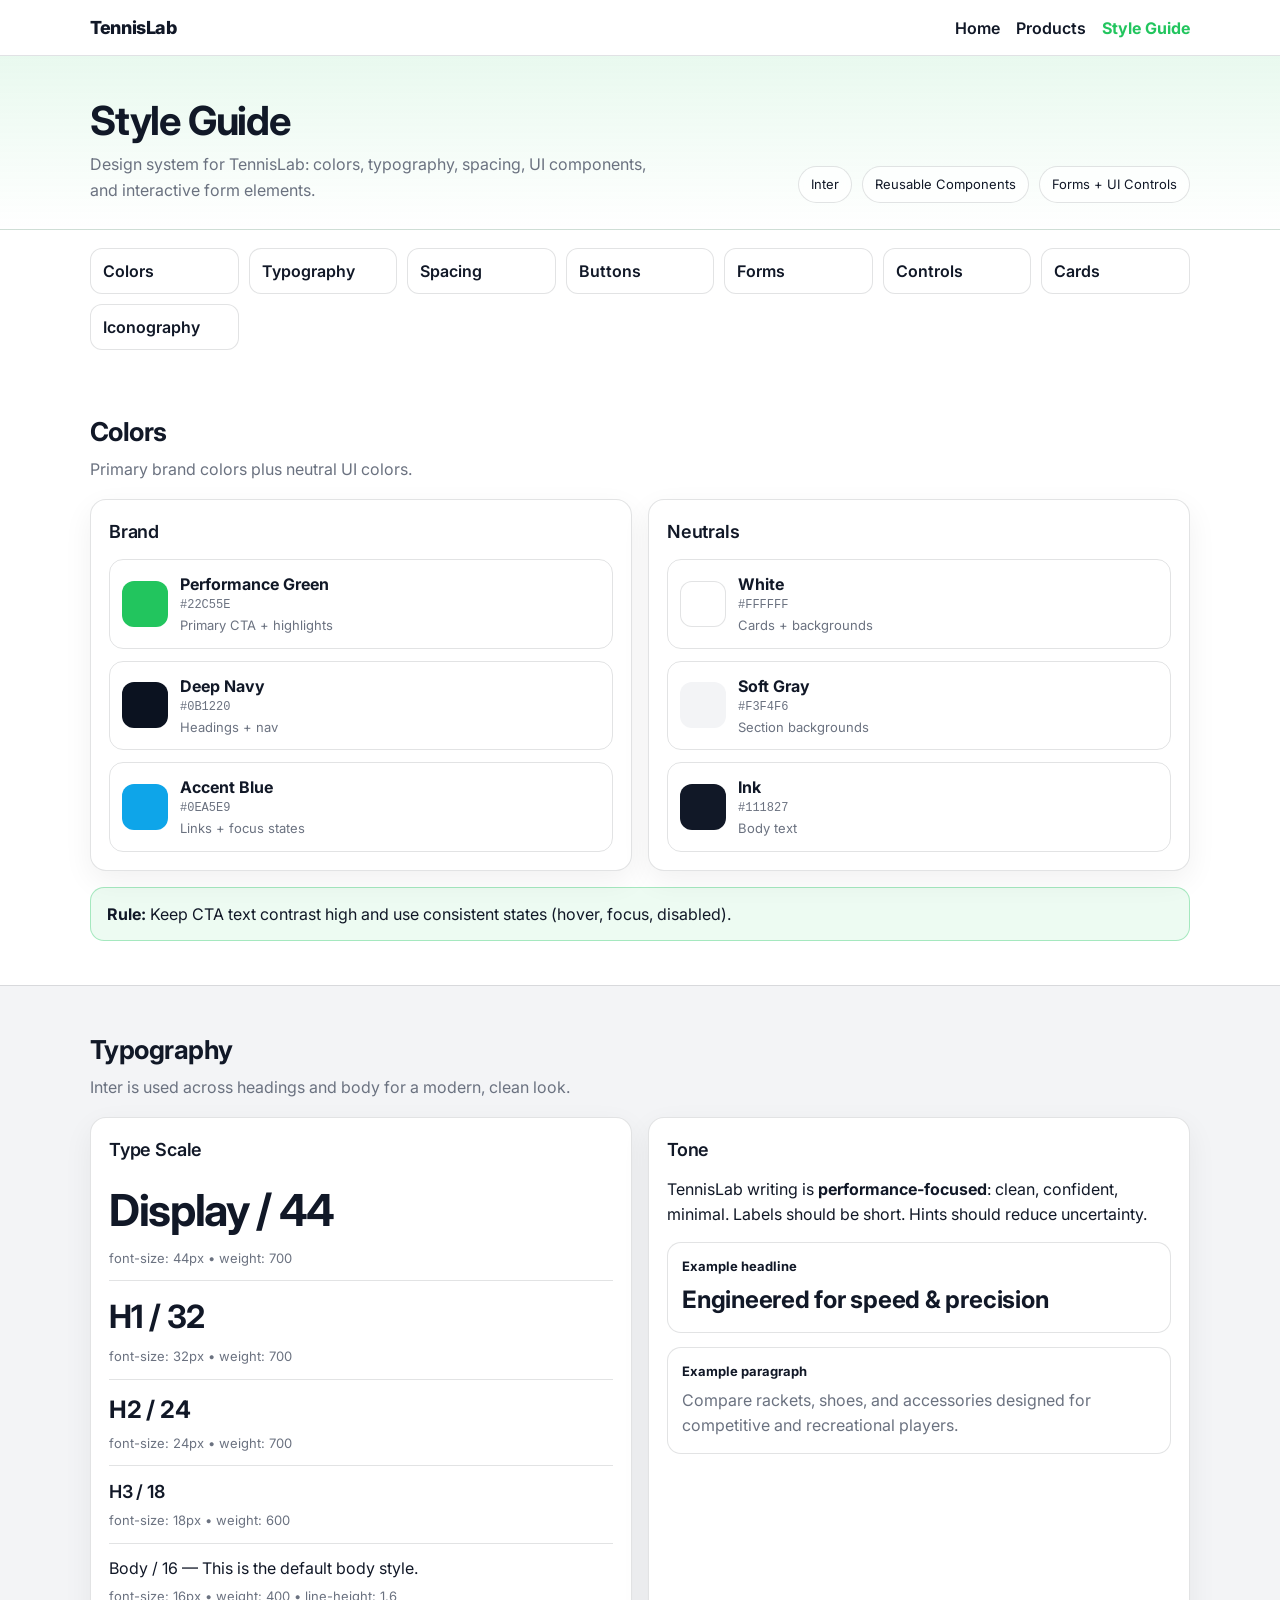
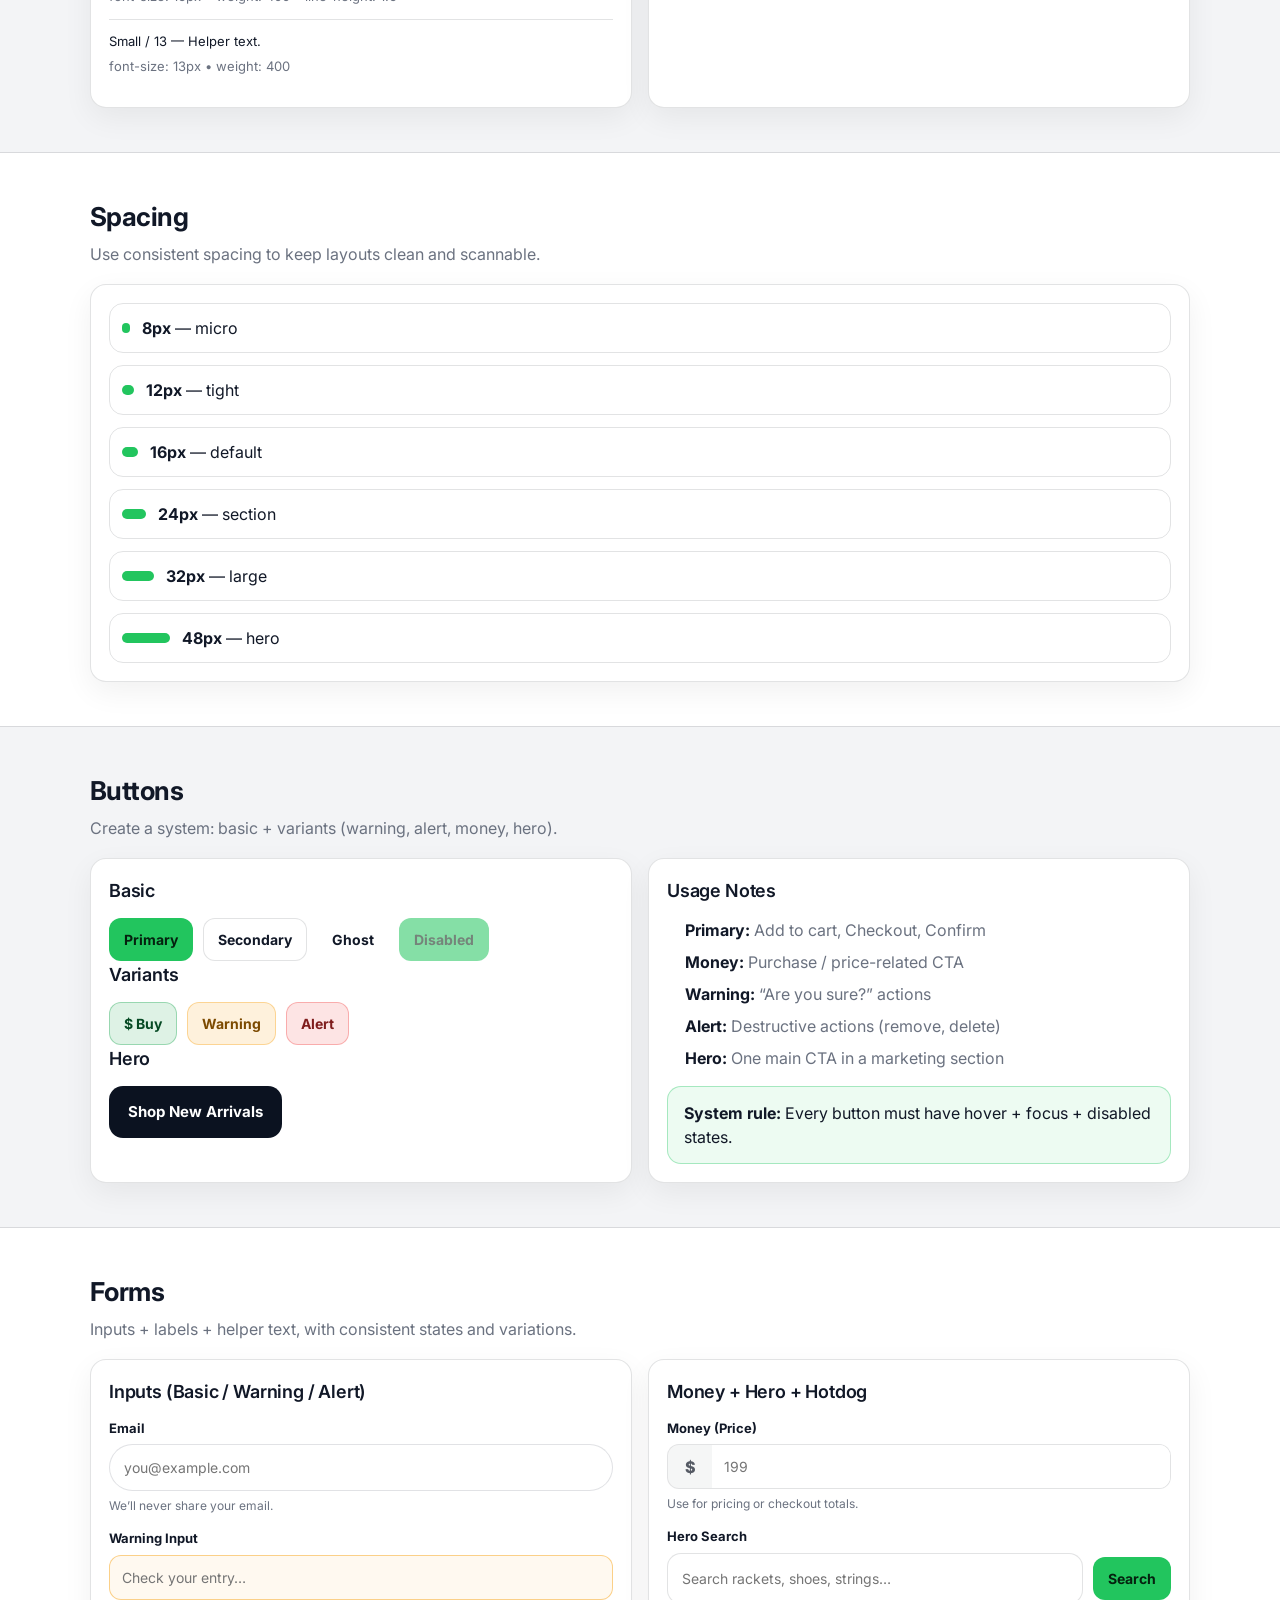
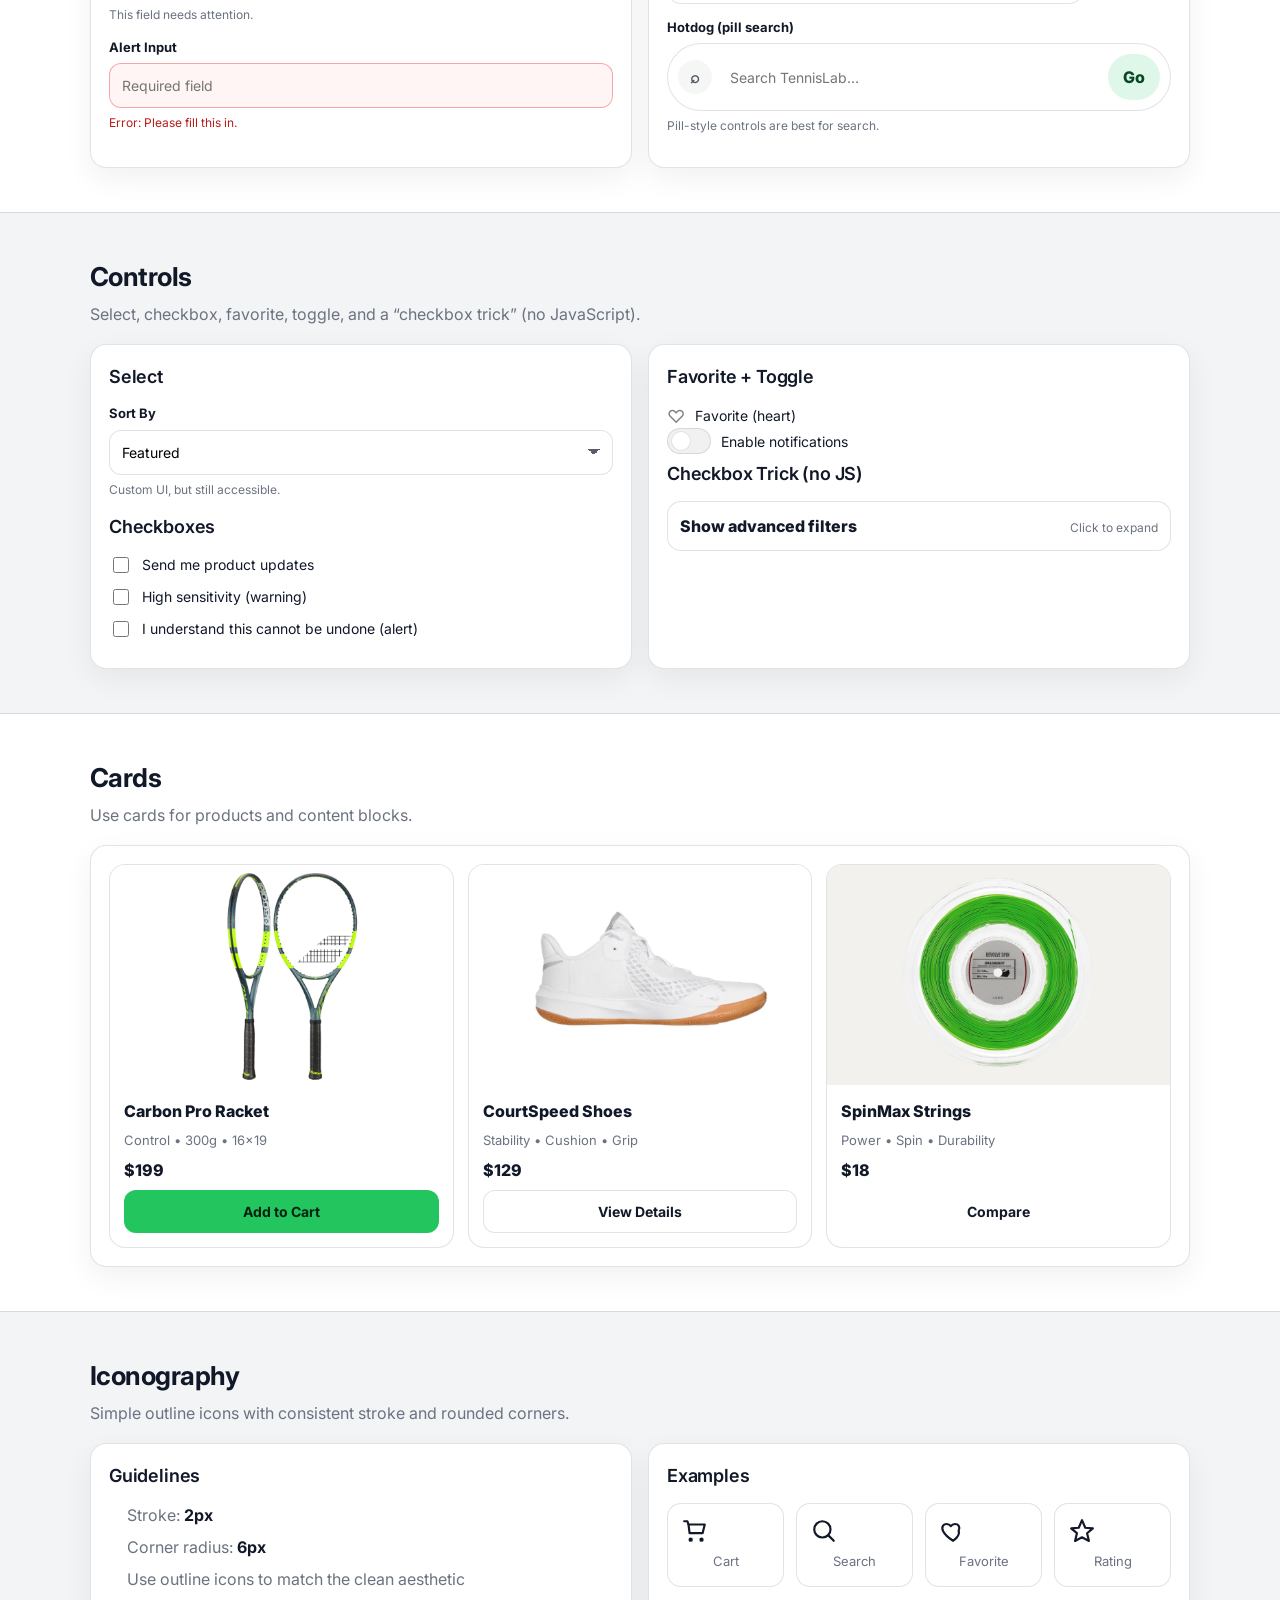
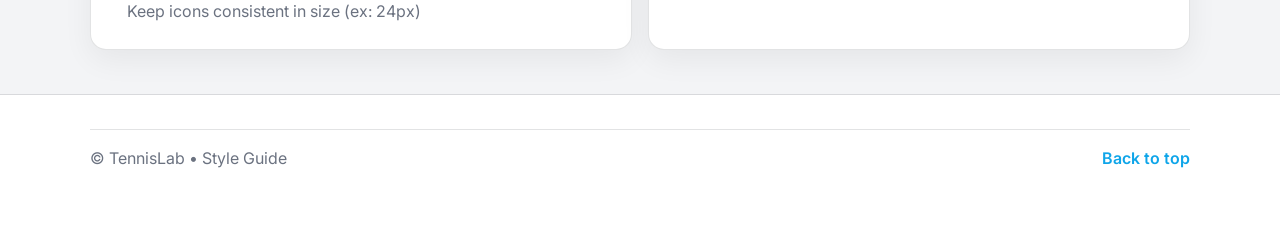
==== index.html @ a50aa0a5 "Module 5 Added form components, product images, and updated style guide" ====
<!doctype html>
<html lang="en">
<head>
  <meta charset="UTF-8" />
  <meta name="viewport" content="width=device-width, initial-scale=1.0" />
  <title>TennisLab Style Guide</title>

  
  <link rel="preconnect" href="https://fonts.googleapis.com">
  <link rel="preconnect" href="https://fonts.gstatic.com" crossorigin>
  <link href="https://fonts.googleapis.com/css2?family=Inter:wght@400;600;700&display=swap" rel="stylesheet">

  
  <link rel="stylesheet" href="../reset.css">
  <link rel="stylesheet" href="../storetheme.css">
  <link rel="stylesheet" href="../style.css">

  
  <link rel="stylesheet" href="styleguide.css">
</head>

<body>

<header class="site-header">
  <div class="container nav">
    <a class="brand" href="../index.php">TennisLab</a>
    <nav class="nav-links">
      <a href="../index.php">Home</a>
      <a href="../products.php">Products</a>
      <a class="is-active" href="./">Style Guide</a>
    </nav>
  </div>
</header>

<main class="sg-main">

  <section class="sg-hero">
    <div class="container">
      <div class="sg-hero-inner">
        <div>
          <h1 class="sg-title">Style Guide</h1>
          <p class="sg-subtitle">
            Design system for TennisLab: colors, typography, spacing, UI components, and interactive form elements.
          </p>
        </div>
        <div class="sg-badges">
          <span class="sg-badge">Inter</span>
          <span class="sg-badge">Reusable Components</span>
          <span class="sg-badge">Forms + UI Controls</span>
        </div>
      </div>
    </div>
  </section>

  <section class="sg-jumplinks">
    <div class="container">
      <div class="sg-jumpgrid">
        <a class="sg-jump" href="#colors">Colors</a>
        <a class="sg-jump" href="#type">Typography</a>
        <a class="sg-jump" href="#spacing">Spacing</a>
        <a class="sg-jump" href="#buttons">Buttons</a>
        <a class="sg-jump" href="#forms">Forms</a>
        <a class="sg-jump" href="#controls">Controls</a>
        <a class="sg-jump" href="#cards">Cards</a>
        <a class="sg-jump" href="#icons">Iconography</a>
      </div>
    </div>
  </section>

  
  <section id="colors" class="sg-section">
    <div class="container">
      <header class="sg-section-header">
        <h2>Colors</h2>
        <p class="sg-muted">Primary brand colors plus neutral UI colors.</p>
      </header>

      <div class="sg-grid-2">
        <div class="sg-card">
          <h3 class="sg-h3">Brand</h3>
          <div class="sg-swatches">
            <div class="sg-swatch" style="--swatch:#22c55e;">
              <div class="sg-swatch-chip"></div>
              <div class="sg-swatch-meta">
                <div class="sg-swatch-name">Performance Green</div>
                <div class="sg-code">#22C55E</div>
                <div class="sg-note">Primary CTA + highlights</div>
              </div>
            </div>

            <div class="sg-swatch" style="--swatch:#0b1220;">
              <div class="sg-swatch-chip"></div>
              <div class="sg-swatch-meta">
                <div class="sg-swatch-name">Deep Navy</div>
                <div class="sg-code">#0B1220</div>
                <div class="sg-note">Headings + nav</div>
              </div>
            </div>

            <div class="sg-swatch" style="--swatch:#0ea5e9;">
              <div class="sg-swatch-chip"></div>
              <div class="sg-swatch-meta">
                <div class="sg-swatch-name">Accent Blue</div>
                <div class="sg-code">#0EA5E9</div>
                <div class="sg-note">Links + focus states</div>
              </div>
            </div>
          </div>
        </div>

        <div class="sg-card">
          <h3 class="sg-h3">Neutrals</h3>
          <div class="sg-swatches">
            <div class="sg-swatch" style="--swatch:#ffffff;">
              <div class="sg-swatch-chip is-outline"></div>
              <div class="sg-swatch-meta">
                <div class="sg-swatch-name">White</div>
                <div class="sg-code">#FFFFFF</div>
                <div class="sg-note">Cards + backgrounds</div>
              </div>
            </div>

            <div class="sg-swatch" style="--swatch:#f3f4f6;">
              <div class="sg-swatch-chip"></div>
              <div class="sg-swatch-meta">
                <div class="sg-swatch-name">Soft Gray</div>
                <div class="sg-code">#F3F4F6</div>
                <div class="sg-note">Section backgrounds</div>
              </div>
            </div>

            <div class="sg-swatch" style="--swatch:#111827;">
              <div class="sg-swatch-chip"></div>
              <div class="sg-swatch-meta">
                <div class="sg-swatch-name">Ink</div>
                <div class="sg-code">#111827</div>
                <div class="sg-note">Body text</div>
              </div>
            </div>
          </div>
        </div>
      </div>

      <div class="sg-callout">
        <strong>Rule:</strong> Keep CTA text contrast high and use consistent states (hover, focus, disabled).
      </div>
    </div>
  </section>

  
  <section id="type" class="sg-section sg-section-alt">
    <div class="container">
      <header class="sg-section-header">
        <h2>Typography</h2>
        <p class="sg-muted">Inter is used across headings and body for a modern, clean look.</p>
      </header>

      <div class="sg-grid-2">
        <div class="sg-card">
          <h3 class="sg-h3">Type Scale</h3>

          <div class="sg-type-row">
            <div class="sg-type-sample sg-display">Display / 44</div>
            <div class="sg-type-meta">font-size: 44px • weight: 700</div>
          </div>

          <div class="sg-type-row">
            <div class="sg-type-sample sg-h1">H1 / 32</div>
            <div class="sg-type-meta">font-size: 32px • weight: 700</div>
          </div>

          <div class="sg-type-row">
            <div class="sg-type-sample sg-h2">H2 / 24</div>
            <div class="sg-type-meta">font-size: 24px • weight: 700</div>
          </div>

          <div class="sg-type-row">
            <div class="sg-type-sample sg-h3">H3 / 18</div>
            <div class="sg-type-meta">font-size: 18px • weight: 600</div>
          </div>

          <div class="sg-type-row">
            <div class="sg-type-sample sg-body">Body / 16 — This is the default body style.</div>
            <div class="sg-type-meta">font-size: 16px • weight: 400 • line-height: 1.6</div>
          </div>

          <div class="sg-type-row">
            <div class="sg-type-sample sg-small">Small / 13 — Helper text.</div>
            <div class="sg-type-meta">font-size: 13px • weight: 400</div>
          </div>
        </div>

        <div class="sg-card">
          <h3 class="sg-h3">Tone</h3>
          <p class="sg-body">
            TennisLab writing is <strong>performance-focused</strong>: clean, confident, minimal.
            Labels should be short. Hints should reduce uncertainty.
          </p>

          <div class="sg-example">
            <div class="sg-label">Example headline</div>
            <div class="sg-h2">Engineered for speed & precision</div>
          </div>

          <div class="sg-example">
            <div class="sg-label">Example paragraph</div>
            <p class="sg-body sg-muted">
              Compare rackets, shoes, and accessories designed for competitive and recreational players.
            </p>
          </div>
        </div>
      </div>
    </div>
  </section>

  
  <section id="spacing" class="sg-section">
    <div class="container">
      <header class="sg-section-header">
        <h2>Spacing</h2>
        <p class="sg-muted">Use consistent spacing to keep layouts clean and scannable.</p>
      </header>

      <div class="sg-card">
        <div class="sg-spacing-grid">
          <div class="sg-space"><div class="sg-space-bar" style="width:8px;"></div><div class="sg-space-meta"><strong>8px</strong> — micro</div></div>
          <div class="sg-space"><div class="sg-space-bar" style="width:12px;"></div><div class="sg-space-meta"><strong>12px</strong> — tight</div></div>
          <div class="sg-space"><div class="sg-space-bar" style="width:16px;"></div><div class="sg-space-meta"><strong>16px</strong> — default</div></div>
          <div class="sg-space"><div class="sg-space-bar" style="width:24px;"></div><div class="sg-space-meta"><strong>24px</strong> — section</div></div>
          <div class="sg-space"><div class="sg-space-bar" style="width:32px;"></div><div class="sg-space-meta"><strong>32px</strong> — large</div></div>
          <div class="sg-space"><div class="sg-space-bar" style="width:48px;"></div><div class="sg-space-meta"><strong>48px</strong> — hero</div></div>
        </div>
      </div>
    </div>
  </section>

  
  <section id="buttons" class="sg-section sg-section-alt">
    <div class="container">
      <header class="sg-section-header">
        <h2>Buttons</h2>
        <p class="sg-muted">Create a system: basic + variants (warning, alert, money, hero).</p>
      </header>

      <div class="sg-grid-2">
        <div class="sg-card">
          <h3 class="sg-h3">Basic</h3>
          <div class="sg-row">
            <button class="sg-btn sg-btn-primary" type="button">Primary</button>
            <button class="sg-btn sg-btn-secondary" type="button">Secondary</button>
            <button class="sg-btn sg-btn-ghost" type="button">Ghost</button>
            <button class="sg-btn sg-btn-primary" type="button" disabled>Disabled</button>
          </div>

          <div class="sg-divider"></div>

          <h3 class="sg-h3">Variants</h3>
          <div class="sg-row">
            <button class="sg-btn sg-btn-money" type="button">$ Buy</button>
            <button class="sg-btn sg-btn-warning" type="button">Warning</button>
            <button class="sg-btn sg-btn-danger" type="button">Alert</button>
          </div>

          <div class="sg-divider"></div>

          <h3 class="sg-h3">Hero</h3>
          <div class="sg-row">
            <button class="sg-btn sg-btn-hero" type="button">Shop New Arrivals</button>
          </div>
        </div>

        <div class="sg-card">
          <h3 class="sg-h3">Usage Notes</h3>
          <ul class="sg-list">
            <li><strong>Primary:</strong> Add to cart, Checkout, Confirm</li>
            <li><strong>Money:</strong> Purchase / price-related CTA</li>
            <li><strong>Warning:</strong> “Are you sure?” actions</li>
            <li><strong>Alert:</strong> Destructive actions (remove, delete)</li>
            <li><strong>Hero:</strong> One main CTA in a marketing section</li>
          </ul>

          <div class="sg-callout">
            <strong>System rule:</strong> Every button must have hover + focus + disabled states.
          </div>
        </div>
      </div>
    </div>
  </section>

  
  <section id="forms" class="sg-section">
    <div class="container">
      <header class="sg-section-header">
        <h2>Forms</h2>
        <p class="sg-muted">Inputs + labels + helper text, with consistent states and variations.</p>
      </header>

      <div class="sg-grid-2">
        <div class="sg-card">
          <h3 class="sg-h3">Inputs (Basic / Warning / Alert)</h3>

          <label class="sg-field">
            <span class="sg-label">Email</span>
            <input class="sg-input" type="email" placeholder="you@example.com" />
            <span class="sg-help">We’ll never share your email.</span>
          </label>

          <label class="sg-field">
            <span class="sg-label">Warning Input</span>
            <input class="sg-input sg-input-warning" type="text" placeholder="Check your entry…" />
            <span class="sg-help">This field needs attention.</span>
          </label>

          <label class="sg-field">
            <span class="sg-label">Alert Input</span>
            <input class="sg-input sg-input-danger" type="text" placeholder="Required field" />
            <span class="sg-help sg-help-danger">Error: Please fill this in.</span>
          </label>
        </div>

        <div class="sg-card">
          <h3 class="sg-h3">Money + Hero + Hotdog</h3>

          <label class="sg-field">
            <span class="sg-label">Money (Price)</span>
            <div class="sg-money">
              <span class="sg-money-prefix">$</span>
              <input class="sg-input sg-input-money" type="number" placeholder="199" />
            </div>
            <span class="sg-help">Use for pricing or checkout totals.</span>
          </label>

          <div class="sg-field">
            <span class="sg-label">Hero Search</span>
            <div class="sg-hero-input">
              <input class="sg-input sg-input-hero" type="text" placeholder="Search rackets, shoes, strings…" />
              <button class="sg-btn sg-btn-primary" type="button">Search</button>
            </div>
          </div>

          <div class="sg-field">
            <span class="sg-label">Hotdog (pill search)</span>
            <div class="sg-hotdog">
              <span class="sg-hotdog-icon" aria-hidden="true">⌕</span>
              <input class="sg-hotdog-input" type="text" placeholder="Search TennisLab…" />
              <button class="sg-hotdog-btn" type="button">Go</button>
            </div>
            <span class="sg-help">Pill-style controls are best for search.</span>
          </div>
        </div>
      </div>
    </div>
  </section>

  
  <section id="controls" class="sg-section sg-section-alt">
    <div class="container">
      <header class="sg-section-header">
        <h2>Controls</h2>
        <p class="sg-muted">Select, checkbox, favorite, toggle, and a “checkbox trick” (no JavaScript).</p>
      </header>

      <div class="sg-grid-2">
        <div class="sg-card">
          <h3 class="sg-h3">Select</h3>

          <label class="sg-field">
            <span class="sg-label">Sort By</span>
            <div class="sg-select">
              <select class="sg-select-native">
                <option>Featured</option>
                <option>Price: Low to High</option>
                <option>Price: High to Low</option>
                <option>Newest</option>
                <option>Rating</option>
              </select>
            </div>
            <span class="sg-help">Custom UI, but still accessible.</span>
          </label>

          <div class="sg-divider"></div>

          <h3 class="sg-h3">Checkboxes</h3>
          <label class="sg-check">
            <input type="checkbox" />
            <span>Send me product updates</span>
          </label>

          <label class="sg-check sg-check-warning">
            <input type="checkbox" />
            <span>High sensitivity (warning)</span>
          </label>

          <label class="sg-check sg-check-danger">
            <input type="checkbox" />
            <span>I understand this cannot be undone (alert)</span>
          </label>
        </div>

        <div class="sg-card">
          <h3 class="sg-h3">Favorite + Toggle</h3>

          <label class="sg-favorite">
            <input class="sg-favorite-input" type="checkbox" />
            <span class="sg-favorite-heart" aria-hidden="true"></span>
            <span>Favorite (heart)</span>
          </label>

          <div class="sg-divider"></div>

          <label class="sg-toggle">
            <input class="sg-toggle-input" type="checkbox" />
            <span class="sg-toggle-ui" aria-hidden="true"></span>
            <span>Enable notifications</span>
          </label>

          <div class="sg-divider"></div>

          <h3 class="sg-h3">Checkbox Trick (no JS)</h3>
          <div class="sg-trick">
            <input class="sg-trick-input" id="trick" type="checkbox" />
            <label class="sg-trick-label" for="trick">
              <span class="sg-trick-title">Show advanced filters</span>
              <span class="sg-trick-hint">Click to expand</span>
            </label>

            <div class="sg-trick-panel">
              <div class="sg-trick-grid">
                <label class="sg-field" style="margin:0;">
                  <span class="sg-label">Min Price</span>
                  <div class="sg-money">
                    <span class="sg-money-prefix">$</span>
                    <input class="sg-input" type="number" placeholder="50" />
                  </div>
                </label>

                <label class="sg-field" style="margin:0;">
                  <span class="sg-label">Level</span>
                  <div class="sg-select">
                    <select class="sg-select-native">
                      <option>All</option>
                      <option>Beginner</option>
                      <option>Intermediate</option>
                      <option>Advanced</option>
                    </select>
                  </div>
                </label>
              </div>

              <div class="sg-row" style="margin-top:12px;">
                <button class="sg-btn sg-btn-secondary" type="button">Reset</button>
                <button class="sg-btn sg-btn-primary" type="button">Apply</button>
              </div>
            </div>
          </div>

        </div>
      </div>
    </div>
  </section>

  
  <section id="cards" class="sg-section">
    <div class="container">
      <header class="sg-section-header">
        <h2>Cards</h2>
        <p class="sg-muted">Use cards for products and content blocks.</p>
      </header>

      <div class="sg-card">
        <div class="sg-cards">
          <article class="sg-product">
             <div class="sg-product-media"><img src="../images/carbon-pro-racket.jpg" alt="Carbon Pro Racket">
             </div>
            <div class="sg-product-body">
              <div class="sg-product-title">Carbon Pro Racket</div>
              <div class="sg-product-meta">Control • 300g • 16x19</div>
              <div class="sg-product-price">$199</div>
              <button class="sg-btn sg-btn-primary" type="button">Add to Cart</button>
            </div>
          </article>

          <article class="sg-product">
            <div class="sg-product-media"><img src="../images/courtspeed-shoes.jpg" alt="CourtSpeed Shoes"></div>
            <div class="sg-product-body">
              <div class="sg-product-title">CourtSpeed Shoes</div>
              <div class="sg-product-meta">Stability • Cushion • Grip</div>
              <div class="sg-product-price">$129</div>
              <button class="sg-btn sg-btn-secondary" type="button">View Details</button>
            </div>
          </article>

          <article class="sg-product">
            <div class="sg-product-media"><img src="../images/spinmax-strings.jpg" alt="SpinMax Strings"></div>
            <div class="sg-product-body">
              <div class="sg-product-title">SpinMax Strings</div>
              <div class="sg-product-meta">Power • Spin • Durability</div>
              <div class="sg-product-price">$18</div>
              <button class="sg-btn sg-btn-ghost" type="button">Compare</button>
            </div>
          </article>
        </div>
      </div>
    </div>
  </section>

   
  <section id="icons" class="sg-section sg-section-alt">
    <div class="container">
      <header class="sg-section-header">
        <h2>Iconography</h2>
        <p class="sg-muted">Simple outline icons with consistent stroke and rounded corners.</p>
      </header>

      <div class="sg-grid-2">
        <div class="sg-card">
          <h3 class="sg-h3">Guidelines</h3>
          <ul class="sg-list">
            <li>Stroke: <strong>2px</strong></li>
            <li>Corner radius: <strong>6px</strong></li>
            <li>Use outline icons to match the clean aesthetic</li>
            <li>Keep icons consistent in size (ex: 24px)</li>
          </ul>
        </div>

        <div class="sg-card">
          <h3 class="sg-h3">Examples</h3>
          <div class="sg-icons">
            <div class="sg-icon">
              <svg viewBox="0 0 24 24" aria-hidden="true">
                <path d="M6 6h15l-2 8H7L6 6Z"></path>
                <path d="M6 6 5 3H2"></path>
                <path d="M8 21a1 1 0 1 0 0-2 1 1 0 0 0 0 2Z"></path>
                <path d="M18 21a1 1 0 1 0 0-2 1 1 0 0 0 0 2Z"></path>
              </svg>
              <div class="sg-small sg-muted">Cart</div>
            </div>

            <div class="sg-icon">
              <svg viewBox="0 0 24 24" aria-hidden="true">
                <path d="M10.5 18a7.5 7.5 0 1 1 0-15 7.5 7.5 0 0 1 0 15Z"></path>
                <path d="M16.5 16.5 21 21"></path>
              </svg>
              <div class="sg-small sg-muted">Search</div>
            </div>

            <div class="sg-icon">
              <svg viewBox="0 0 24 24" aria-hidden="true">
                <path d="M12 21s-7-4.5-9.2-9C1 8 3.2 5.5 6.2 5.5c1.8 0 3.1 1 3.8 2
                         .7-1 2-2 3.8-2 3 0 5.2 2.5 3.4 6.5C19 16.5 12 21 12 21Z"></path>
              </svg>
              <div class="sg-small sg-muted">Favorite</div>
            </div>

            <div class="sg-icon">
              <svg viewBox="0 0 24 24" aria-hidden="true">
                <path d="M12 2l3 7 7 .6-5.3 4.5 1.7 7.1L12 17.8 5.6 21.2 7.3 14 2 9.6 9 9l3-7Z"></path>
              </svg>
              <div class="sg-small sg-muted">Rating</div>
            </div>
          </div>
        </div>
      </div>
    </div>
  </section>

  <footer class="sg-footer">
    <div class="container">
      <div class="sg-footer-inner">
        <div class="sg-muted">© TennisLab • Style Guide</div>
        <a class="sg-link" href="#colors">Back to top</a>
      </div>
    </div>
  </footer>

</main>
</body>
</html>
---- storetheme.css ----
:root{
  --bg:#ffffff;
  --alt:#A1F5A1;
  --text:#0f172a;
  --muted:#475569;
  --border: rgba(15, 23, 42, 0.12);
  --shadow: 0 12px 30px rgba(15, 23, 42, 0.08);
  --radius:16px;
}

body{
  font-family: Inter, system-ui, -apple-system, Segoe UI, Roboto, Arial, sans-serif;
  color: var(--text);
  background: var(--bg);
  line-height: 1.5;
}

.container{
  width: min(1100px, 92vw);
  margin: 0 auto;
}

.muted{
  color: var(--muted);
}

.sr-only{
  position:absolute;
  width:1px;
  height:1px;
  padding:0;
  margin:-1px;
  overflow:hidden;
  clip:rect(0,0,0,0);
  white-space:nowrap;
  border:0;
}
---- style.css ----
.btn{
  display:inline-flex;
  align-items:center;
  justify-content:center;
  padding:12px 16px;
  border-radius:999px;
  border:1px solid var(--text);
  background:var(--text);
  color:#fff;
  font-weight:600;
  cursor:pointer;
}

.btn--ghost{
  background:transparent;
  color:var(--text);
}

.btn--small{
  padding:10px 14px;
  font-size:14px;
}

.link{
  font-weight:600;
}


.site-header{
  position:sticky;
  top:0;
  z-index:50;
  background:rgba(255,255,255,0.85);
  backdrop-filter: blur(12px);
  border-bottom:1px solid var(--border);
}

.nav{
  display:flex;
  align-items:center;
  justify-content:space-between;
  gap:16px;
  padding:14px 0;
}

.brand{
  font-weight:800;
  letter-spacing:-0.02em;
  font-size:18px;
}

.nav-links{
  display:flex;
  gap:16px;
  align-items:center;
}

.nav-links a{
  font-weight:600;
}

.nav-toggle{
  display:none;
  border:1px solid var(--border);
  background:#fff;
  padding:10px 12px;
  border-radius:10px;
  cursor:pointer;
}


.hero{
  padding:56px 0;
  background: linear-gradient(180deg, var(--alt), rgba(238,248,251,0));
}

.hero-grid{
  display:grid;
  grid-template-columns:1.2fr 0.8fr;
  gap:28px;
  align-items:start;
}

.pill{
  display:inline-block;
  padding:8px 12px;
  border-radius:999px;
  background:#fff;
  border:1px solid var(--border);
  font-weight:600;
  font-size:14px;
}

.hero h1{
  margin:14px 0 10px;
  font-size:clamp(30px,4vw,44px);
  line-height:1.1;
  letter-spacing:-0.03em;
}

.hero-actions{
  display:flex;
  gap:12px;
  flex-wrap:wrap;
  margin-top:18px;
}

.hero-stats{
  display:flex;
  gap:18px;
  flex-wrap:wrap;
  margin-top:18px;
}

.stat{
  background:#fff;
  border:1px solid var(--border);
  border-radius:14px;
  padding:10px 12px;
  min-width:150px;
}

.stat strong{
  display:block;
  font-size:18px;
}

.stat span{
  color:var(--muted);
  font-size:13px;
}


.section{
  padding:56px 0;
}

.section--alt{
  background:var(--alt);
}

.section-head{
  margin-bottom:18px;
}

.section-head h2{
  margin-bottom:8px;
  font-size:26px;
  letter-spacing:-0.02em;
}


.grid{
  display:grid;
  gap:16px;
}

.cards{
  grid-template-columns:repeat(3,1fr);
}

.card{
  background:#fff;
  border:1px solid var(--border);
  border-radius:var(--radius);
  overflow:hidden;
  box-shadow:0 6px 18px rgba(15,23,42,0.06);
}

.thumb{
  height:150px;
  background:rgba(15,23,42,0.06);
}

.card-body{
  padding:16px;
}

.card-row{
  display:flex;
  justify-content:space-between;
  align-items:center;
  margin-top:12px;
}

.price{
  font-weight:700;
}


.feature{
  border-radius:var(--radius);
  box-shadow:var(--shadow);
  overflow:hidden;
}

.feature-img{
  height:220px;
  background:rgba(15,23,42,0.06);
}


.two-col{
  display:grid;
  grid-template-columns:1.2fr 0.8fr;
  gap:18px;
}

.about-card{
  background:#fff;
  border:1px solid var(--border);
  border-radius:var(--radius);
  padding:18px;
  box-shadow:var(--shadow);
}


.newsletter{
  display:flex;
  justify-content:space-between;
  align-items:center;
  gap:16px;
  flex-wrap:wrap;
}

.form{
  display:flex;
  gap:10px;
  flex-wrap:wrap;
}

input[type="email"]{
  padding:12px 14px;
  border-radius:999px;
  border:1px solid var(--border);
  min-width:260px;
  font-family:inherit;
}


.site-footer{
  border-top:1px solid var(--border);
  padding:28px 0;
}

.footer-grid{
  display:grid;
  grid-template-columns:1.2fr 0.8fr;
  gap:16px;
}




@media (max-width:860px){

  .hero-grid,
  .two-col{
    grid-template-columns:1fr;
  }

  .cards{
    grid-template-columns:1fr;
  }

  .nav-toggle{
    display:block;
  }

  .nav-links{
    display:none;
    position:absolute;
    right:4vw;
    top:60px;
    background:#fff;
    border:1px solid var(--border);
    border-radius:14px;
    padding:10px;
    flex-direction:column;
    min-width:200px;
    box-shadow:var(--shadow);
  }


  .nav-links.open{
    display:flex;
  }

  .footer-grid{
    grid-template-columns:1fr;
  }
}
---- styleguide.css ----
:root{
  --sg-bg: #ffffff;
  --sg-alt: #f3f4f6;
  --sg-text: #111827;
  --sg-muted: #6b7280;
  --sg-border: rgba(17,24,39,.12);

  --sg-primary: #22c55e;
  --sg-navy: #0b1220;
  --sg-link: #0ea5e9;

  
  --sg-warning: #f59e0b;
  --sg-danger: #ef4444;
  --sg-money: #16a34a;

  --sg-radius: 16px;
  --sg-shadow: 0 10px 30px rgba(0,0,0,.06);
}

body{
  font-family: Inter, system-ui, -apple-system, Segoe UI, Roboto, Arial, sans-serif;
  color: var(--sg-text);
  background: var(--sg-bg);
}

.sg-muted{ color: var(--sg-muted); }
.sg-small{ font-size: 13px; line-height: 1.4; }

.sg-link{
  color: var(--sg-link);
  text-decoration: none;
  font-weight: 600;
}
.sg-link:hover{ text-decoration: underline; }

.nav-links .is-active{
  color: var(--sg-primary);
  font-weight: 700;
}

.sg-main{ padding-bottom: 60px; }

.sg-section{ padding: 44px 0; }

.sg-section-alt{
  background: var(--sg-alt);
  border-top: 1px solid var(--sg-border);
  border-bottom: 1px solid var(--sg-border);
}

.sg-section-header{ margin-bottom: 18px; }
.sg-section-header h2{
  font-size: 26px;
  letter-spacing: -0.02em;
  margin: 0 0 6px 0;
}
.sg-section-header p{ margin: 0; }

.sg-hero{
  padding: 44px 0 26px;
  background: linear-gradient(180deg, rgba(34,197,94,.10), rgba(255,255,255,0));
  border-bottom: 1px solid var(--sg-border);
}
.sg-hero-inner{
  display: flex;
  gap: 18px;
  align-items: flex-end;
  justify-content: space-between;
  flex-wrap: wrap;
}
.sg-title{
  font-size: 40px;
  line-height: 1.05;
  margin: 0 0 10px 0;
  letter-spacing: -0.03em;
}
.sg-subtitle{
  margin: 0;
  max-width: 56ch;
  color: var(--sg-muted);
  line-height: 1.6;
}
.sg-badges{
  display: flex;
  gap: 10px;
  flex-wrap: wrap;
  justify-content: flex-end;
}
.sg-badge{
  display: inline-flex;
  align-items: center;
  padding: 8px 12px;
  border: 1px solid var(--sg-border);
  border-radius: 999px;
  background: rgba(255,255,255,.7);
  backdrop-filter: blur(6px);
  font-size: 13px;
  color: var(--sg-text);
}

.sg-jumplinks{ padding: 18px 0; }
.sg-jumpgrid{
  display: grid;
  grid-template-columns: repeat(7, minmax(0, 1fr));
  gap: 10px;
}
.sg-jump{
  display: block;
  padding: 10px 12px;
  border: 1px solid var(--sg-border);
  border-radius: 12px;
  text-decoration: none;
  color: var(--sg-text);
  font-weight: 600;
  background: #fff;
}
.sg-jump:hover{
  border-color: rgba(34,197,94,.45);
  box-shadow: 0 10px 20px rgba(0,0,0,.05);
}

.sg-grid-2{
  display: grid;
  grid-template-columns: repeat(2, minmax(0, 1fr));
  gap: 16px;
}

.sg-card{
  background: #fff;
  border: 1px solid var(--sg-border);
  border-radius: var(--sg-radius);
  box-shadow: var(--sg-shadow);
  padding: 18px;
}

.sg-h3{
  margin: 0 0 14px 0;
  font-size: 18px;
  letter-spacing: -0.01em;
}


.sg-swatches{ display: grid; gap: 12px; }
.sg-swatch{
  display: flex;
  align-items: center;
  gap: 12px;
  padding: 12px;
  border-radius: 14px;
  border: 1px solid var(--sg-border);
}
.sg-swatch-chip{
  width: 46px;
  height: 46px;
  border-radius: 12px;
  background: var(--swatch);
}
.sg-swatch-chip.is-outline{ border: 1px solid var(--sg-border); }
.sg-swatch-name{ font-weight: 700; }
.sg-code{
  font-family: ui-monospace, SFMono-Regular, Menlo, Monaco, Consolas, "Liberation Mono", monospace;
  font-size: 12px;
  color: var(--sg-muted);
}
.sg-note{ font-size: 13px; color: var(--sg-muted); margin-top: 2px; }

.sg-callout{
  margin-top: 16px;
  padding: 14px 16px;
  border-radius: 14px;
  border: 1px solid rgba(34,197,94,.35);
  background: rgba(34,197,94,.08);
  color: var(--sg-text);
}


.sg-type-row{
  padding: 12px 0;
  border-top: 1px solid var(--sg-border);
}
.sg-type-row:first-of-type{
  border-top: none;
  padding-top: 0;
}
.sg-type-sample{ margin-bottom: 6px; }
.sg-type-meta{ font-size: 13px; color: var(--sg-muted); }

.sg-display{ font-size: 44px; font-weight: 700; letter-spacing: -0.03em; }
.sg-h1{ font-size: 32px; font-weight: 700; letter-spacing: -0.02em; }
.sg-h2{ font-size: 24px; font-weight: 700; letter-spacing: -0.01em; }
.sg-h3{ font-size: 18px; font-weight: 600; }
.sg-body{ font-size: 16px; line-height: 1.6; }
.sg-small{ font-size: 13px; line-height: 1.5; }

.sg-example{
  margin-top: 14px;
  padding: 14px;
  border: 1px solid var(--sg-border);
  border-radius: 14px;
  background: #fff;
}



.sg-spacing-grid{ display: grid; gap: 12px; }
.sg-space{
  display: flex;
  align-items: center;
  gap: 12px;
  padding: 12px;
  border: 1px solid var(--sg-border);
  border-radius: 14px;
}
.sg-space-bar{
  height: 10px;
  border-radius: 999px;
  background: var(--sg-primary);
}
.sg-space-meta{ color: var(--sg-text); }

.sg-row{
  display: flex;
  gap: 10px;
  flex-wrap: wrap;
  align-items: center;
}



.sg-btn{
  font-family: inherit;
  font-size: 14px;
  font-weight: 700;
  padding: 10px 14px;
  border-radius: 12px;
  border: 1px solid transparent;
  cursor: pointer;
  transition: transform .08s ease, box-shadow .12s ease, border-color .12s ease, background .12s ease;
}
.sg-btn:active{ transform: translateY(1px); }
.sg-btn:disabled{
  opacity: .55;
  cursor: not-allowed;
  box-shadow: none;
}

.sg-btn-primary{
  background: var(--sg-primary);
  color: #05210f;
}
.sg-btn-primary:hover{
  box-shadow: 0 14px 30px rgba(34,197,94,.20);
}

.sg-btn-secondary{
  background: #fff;
  color: var(--sg-text);
  border-color: var(--sg-border);
}
.sg-btn-secondary:hover{
  border-color: rgba(34,197,94,.45);
  box-shadow: 0 14px 30px rgba(0,0,0,.06);
}

.sg-btn-ghost{
  background: transparent;
  color: var(--sg-text);
  border-color: transparent;
}
.sg-btn-ghost:hover{ background: rgba(17,24,39,.04); }


.sg-btn-warning{
  background: rgba(245,158,11,.14);
  border-color: rgba(245,158,11,.35);
  color: #7c4a00;
}
.sg-btn-warning:hover{
  box-shadow: 0 14px 30px rgba(245,158,11,.18);
}

.sg-btn-danger{
  background: rgba(239,68,68,.14);
  border-color: rgba(239,68,68,.35);
  color: #7f1d1d;
}
.sg-btn-danger:hover{
  box-shadow: 0 14px 30px rgba(239,68,68,.16);
}

.sg-btn-money{
  background: rgba(22,163,74,.14);
  border-color: rgba(22,163,74,.35);
  color: #064a24;
}
.sg-btn-money:hover{
  box-shadow: 0 14px 30px rgba(22,163,74,.16);
}

.sg-btn-hero{
  padding: 14px 18px;
  border-radius: 14px;
  font-size: 15px;
  background: var(--sg-navy);
  color: #ffffff;
}
.sg-btn-hero:hover{
  box-shadow: 0 18px 40px rgba(11,18,32,.18);
}



.sg-field{
  display: block;
  margin-bottom: 14px;
}


.sg-label{
  display: block;
  font-size: 13px;
  font-weight: 700;
  color: var(--sg-text);
  margin-bottom: 6px;
}

.sg-help{
  display: block;
  margin-top: 6px;
  font-size: 12px;
  color: var(--sg-muted);
}
.sg-help-danger{ color: #b91c1c; }

.sg-input{
  width: 100%;
  padding: 11px 12px;
  border-radius: 12px;
  border: 1px solid var(--sg-border);
  outline: none;
  font-family: inherit;
  font-size: 14px;
  background: #fff;
}
.sg-input:focus{
  border-color: rgba(14,165,233,.55);
  box-shadow: 0 0 0 4px rgba(14,165,233,.12);
}

.sg-textarea{
  resize: vertical;
  min-height: 110px;
}


.sg-input-warning{
  border-color: rgba(245,158,11,.45);
  background: rgba(245,158,11,.06);
}
.sg-input-warning:focus{
  border-color: rgba(245,158,11,.65);
  box-shadow: 0 0 0 4px rgba(245,158,11,.14);
}

.sg-input-danger{
  border-color: rgba(239,68,68,.45);
  background: rgba(239,68,68,.05);
}
.sg-input-danger:focus{
  border-color: rgba(239,68,68,.65);
  box-shadow: 0 0 0 4px rgba(239,68,68,.14);
}


.sg-money{
  display: grid;
  grid-template-columns: 44px 1fr;
  align-items: stretch;
  border-radius: 12px;
  overflow: hidden;
  border: 1px solid var(--sg-border);
  background: #fff;
}
.sg-money-prefix{
  display: flex;
  align-items: center;
  justify-content: center;
  font-weight: 800;
  color: rgba(17,24,39,.7);
  background: rgba(17,24,39,.04);
}
.sg-input-money{
  border: none;
  border-radius: 0;
  box-shadow: none;
}
.sg-input-money:focus{
  outline: none;
  box-shadow: none;
}


.sg-hero-input{
  display: grid;
  grid-template-columns: 1fr auto;
  gap: 10px;
  align-items: center;
}
.sg-input-hero{
  padding: 14px 14px;
  border-radius: 14px;
}


.sg-hotdog{
  display: grid;
  grid-template-columns: 40px 1fr auto;
  gap: 10px;
  align-items: center;
  padding: 10px;
  border-radius: 999px;
  border: 1px solid var(--sg-border);
  background: #fff;
}
.sg-hotdog-icon{
  width: 34px;
  height: 34px;
  border-radius: 999px;
  display: flex;
  align-items: center;
  justify-content: center;
  background: rgba(17,24,39,.04);
  font-weight: 800;
  color: rgba(17,24,39,.75);
}
.sg-hotdog-input{
  border: none;
  outline: none;
  font: inherit;
  font-size: 14px;
  background: transparent;
}
.sg-hotdog-btn{
  border: 1px solid transparent;
  background: rgba(34,197,94,.14);
  color: #064a24;
  font-weight: 800;
  padding: 10px 14px;
  border-radius: 999px;
  cursor: pointer;
}
.sg-hotdog-btn:hover{
  box-shadow: 0 12px 26px rgba(34,197,94,.18);
}



.sg-select{ position: relative; }

.sg-select-native{
  width: 100%;
  padding: 11px 40px 11px 12px;
  border-radius: 12px;
  border: 1px solid var(--sg-border);
  background: #fff;
  font: inherit;
  font-size: 14px;
  outline: none;
  appearance: none;
  -webkit-appearance: none;
  -moz-appearance: none;

  background-image:
    linear-gradient(45deg, transparent 50%, rgba(17,24,39,.7) 50%),
    linear-gradient(135deg, rgba(17,24,39,.7) 50%, transparent 50%);
  background-position:
    calc(100% - 18px) 50%,
    calc(100% - 12px) 50%;
  background-size: 6px 6px, 6px 6px;
  background-repeat: no-repeat;
}
.sg-select-native:focus{
  border-color: rgba(14,165,233,.55);
  box-shadow: 0 0 0 4px rgba(14,165,233,.12);
}



.sg-check{
  display: flex;
  align-items: center;
  gap: 10px;
  margin: 10px 0;
  font-size: 14px;
}
.sg-check input{
  width: 16px;
  height: 16px;
}


.sg-check-warning input{ accent-color: var(--sg-warning); }
.sg-check-danger input{ accent-color: var(--sg-danger); }


.sg-favorite{
  display: inline-flex;
  align-items: center;
  gap: 10px;
  font-size: 14px;
  cursor: pointer;
  user-select: none;
}
.sg-favorite-input{
  position: absolute;
  opacity: 0;
  pointer-events: none;
}
.sg-favorite-heart{
  width: 18px;
  height: 18px;
  display: inline-block;
  position: relative;
  transform: translateY(1px);
}
.sg-favorite-heart::before{
  content: "♡";
  font-size: 18px;
  color: rgba(17,24,39,.55);
  line-height: 1;
}
.sg-favorite-input:checked + .sg-favorite-heart::before{
  content: "♥";
  color: var(--sg-primary);
}


.sg-toggle{
  display: inline-flex;
  align-items: center;
  gap: 10px;
  font-size: 14px;
  cursor: pointer;
  user-select: none;
}
.sg-toggle-input{
  position: absolute;
  opacity: 0;
  pointer-events: none;
}
.sg-toggle-ui{
  width: 44px;
  height: 26px;
  border-radius: 999px;
  border: 1px solid var(--sg-border);
  background: rgba(17,24,39,.06);
  position: relative;
  transition: background .12s ease, border-color .12s ease;
}
.sg-toggle-ui::after{
  content: "";
  width: 20px;
  height: 20px;
  border-radius: 999px;
  background: #fff;
  border: 1px solid var(--sg-border);
  position: absolute;
  top: 50%;
  left: 3px;
  transform: translateY(-50%);
  transition: left .12s ease;
}
.sg-toggle-input:checked + .sg-toggle-ui{
  background: rgba(34,197,94,.22);
  border-color: rgba(34,197,94,.35);
}
.sg-toggle-input:checked + .sg-toggle-ui::after{ left: 21px; }


.sg-trick{
  border: 1px solid var(--sg-border);
  border-radius: 14px;
  padding: 12px;
  background: #fff;
}
.sg-trick-input{
  position: absolute;
  opacity: 0;
  pointer-events: none;
}
.sg-trick-label{
  display: flex;
  justify-content: space-between;
  align-items: baseline;
  gap: 12px;
  cursor: pointer;
  user-select: none;
}
.sg-trick-title{ font-weight: 800; }
.sg-trick-hint{ font-size: 12px; color: var(--sg-muted); }

.sg-trick-panel{
  margin-top: 12px;
  padding-top: 12px;
  border-top: 1px solid var(--sg-border);
  display: none;
}
.sg-trick-input:checked ~ .sg-trick-panel{ display: block; }

.sg-trick-grid{
  display: grid;
  grid-template-columns: 1fr 1fr;
  gap: 12px;
}


.sg-list{
  margin: 0;
  padding-left: 18px;
  color: var(--sg-text);
}
.sg-list li{
  margin: 8px 0;
  color: var(--sg-muted);
}
.sg-list li strong{ color: var(--sg-text); }


.sg-cards{
  display: grid;
  grid-template-columns: repeat(3, minmax(0, 1fr));
  gap: 14px;
}

.sg-product{
  border: 1px solid var(--sg-border);
  border-radius: 16px;
  overflow: hidden;
  background: #fff;
}

.sg-product-media{
  height: 220px;      
  overflow: hidden; 
}

.sg-product-media img{
  width: 100%;
  height: 100%;
  object-fit: cover;  
  display: block;
}
.sg-product-placeholder{
  font-weight: 700;
  color: rgba(11,18,32,.65);
  border: 1px dashed rgba(11,18,32,.25);
  padding: 10px 12px;
  border-radius: 12px;
  background: rgba(255,255,255,.6);
}
.sg-product-body{
  padding: 14px;
  display: grid;
  gap: 8px;
}
.sg-product-title{ font-weight: 800; }
.sg-product-meta{ font-size: 13px; color: var(--sg-muted); }
.sg-product-price{ font-weight: 800; }


.sg-icons{
  display: grid;
  grid-template-columns: repeat(4, minmax(0, 1fr));
  gap: 12px;
  margin-top: 10px;
}
.sg-icon{
  border: 1px solid var(--sg-border);
  border-radius: 14px;
  padding: 14px;
  text-align: center;
  background: #fff;
}
.sg-icon svg{
  width: 26px;
  height: 26px;
  margin-bottom: 8px;
  fill: none;
  stroke: var(--sg-text);
  stroke-width: 2;
  stroke-linecap: round;
  stroke-linejoin: round;
}


.sg-footer{ padding: 34px 0 10px; }
.sg-footer-inner{
  display: flex;
  justify-content: space-between;
  align-items: center;
  gap: 14px;
  border-top: 1px solid var(--sg-border);
  padding-top: 16px;
}


@media (max-width: 980px){
  .sg-jumpgrid{ grid-template-columns: repeat(3, minmax(0, 1fr)); }
  .sg-grid-2{ grid-template-columns: 1fr; }
  .sg-cards{ grid-template-columns: 1fr; }
  .sg-icons{ grid-template-columns: repeat(2, minmax(0, 1fr)); }
  .sg-trick-grid{ grid-template-columns: 1fr; }
}
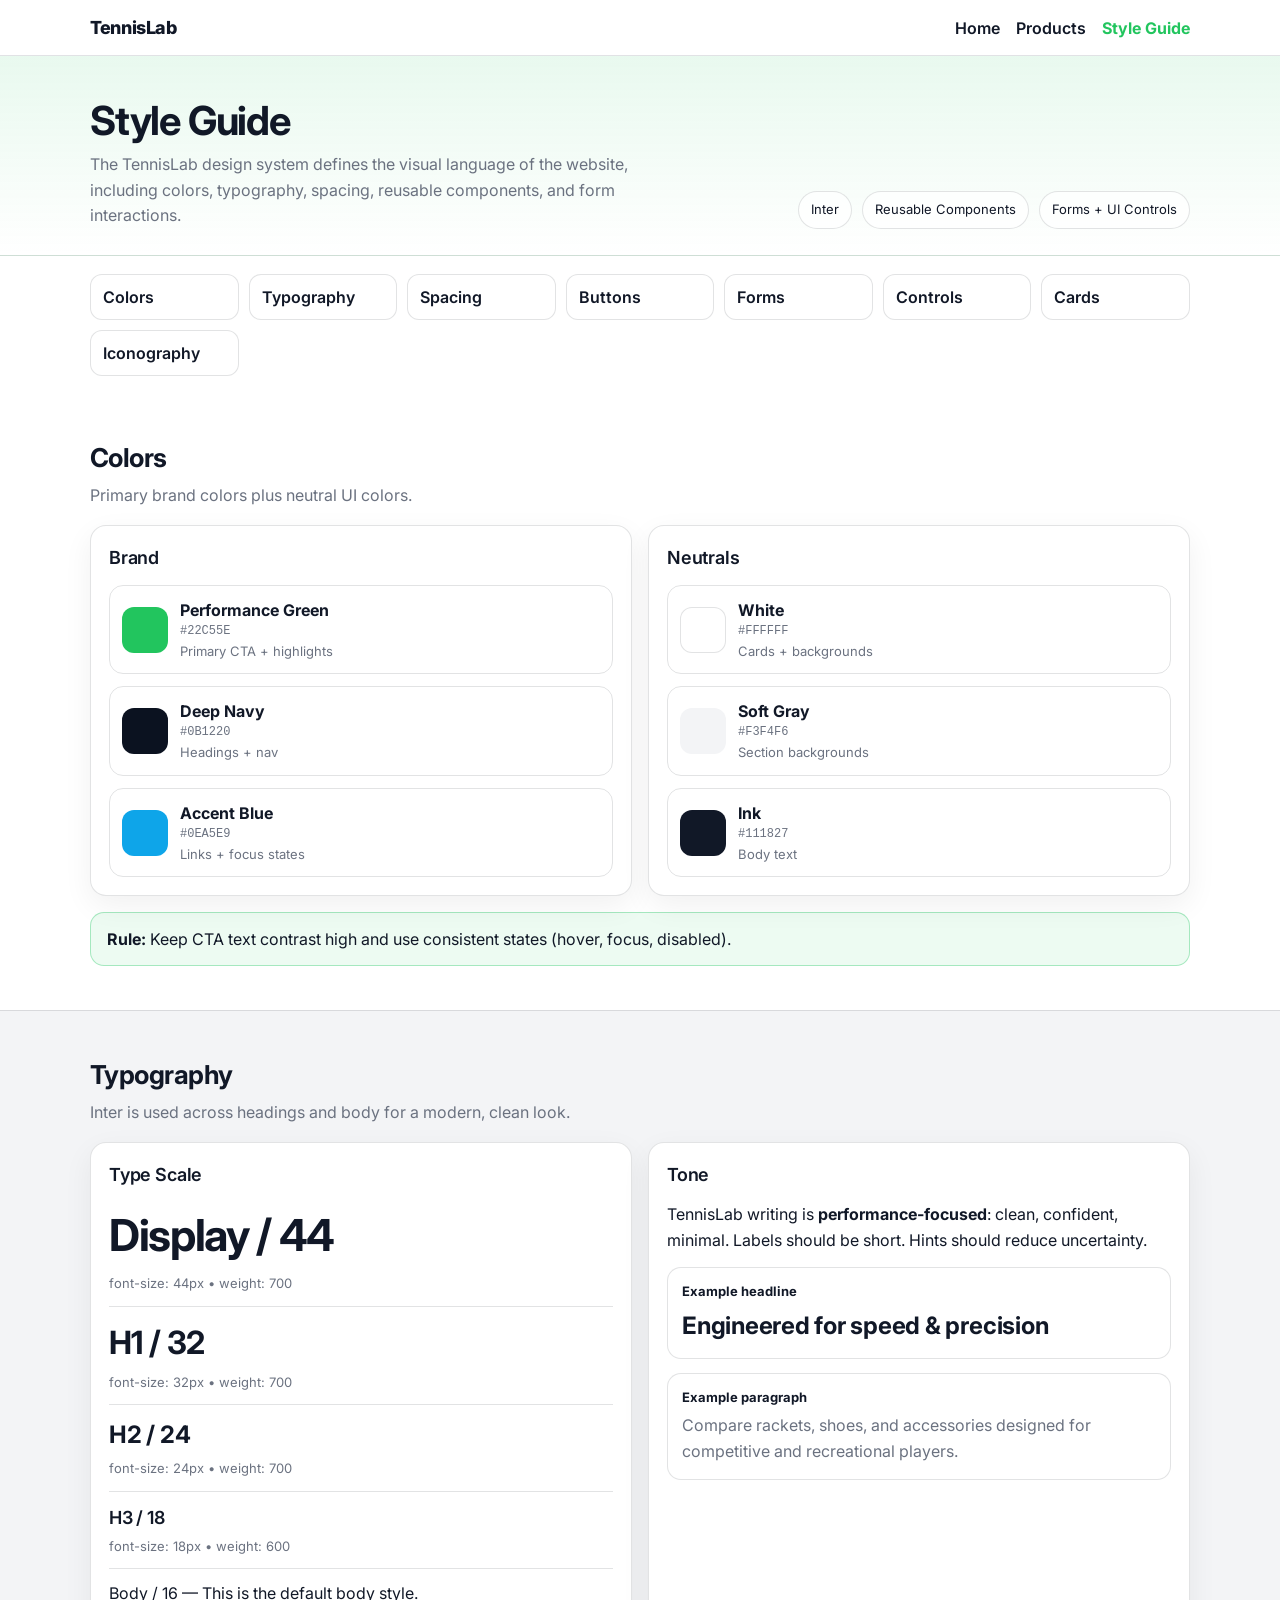
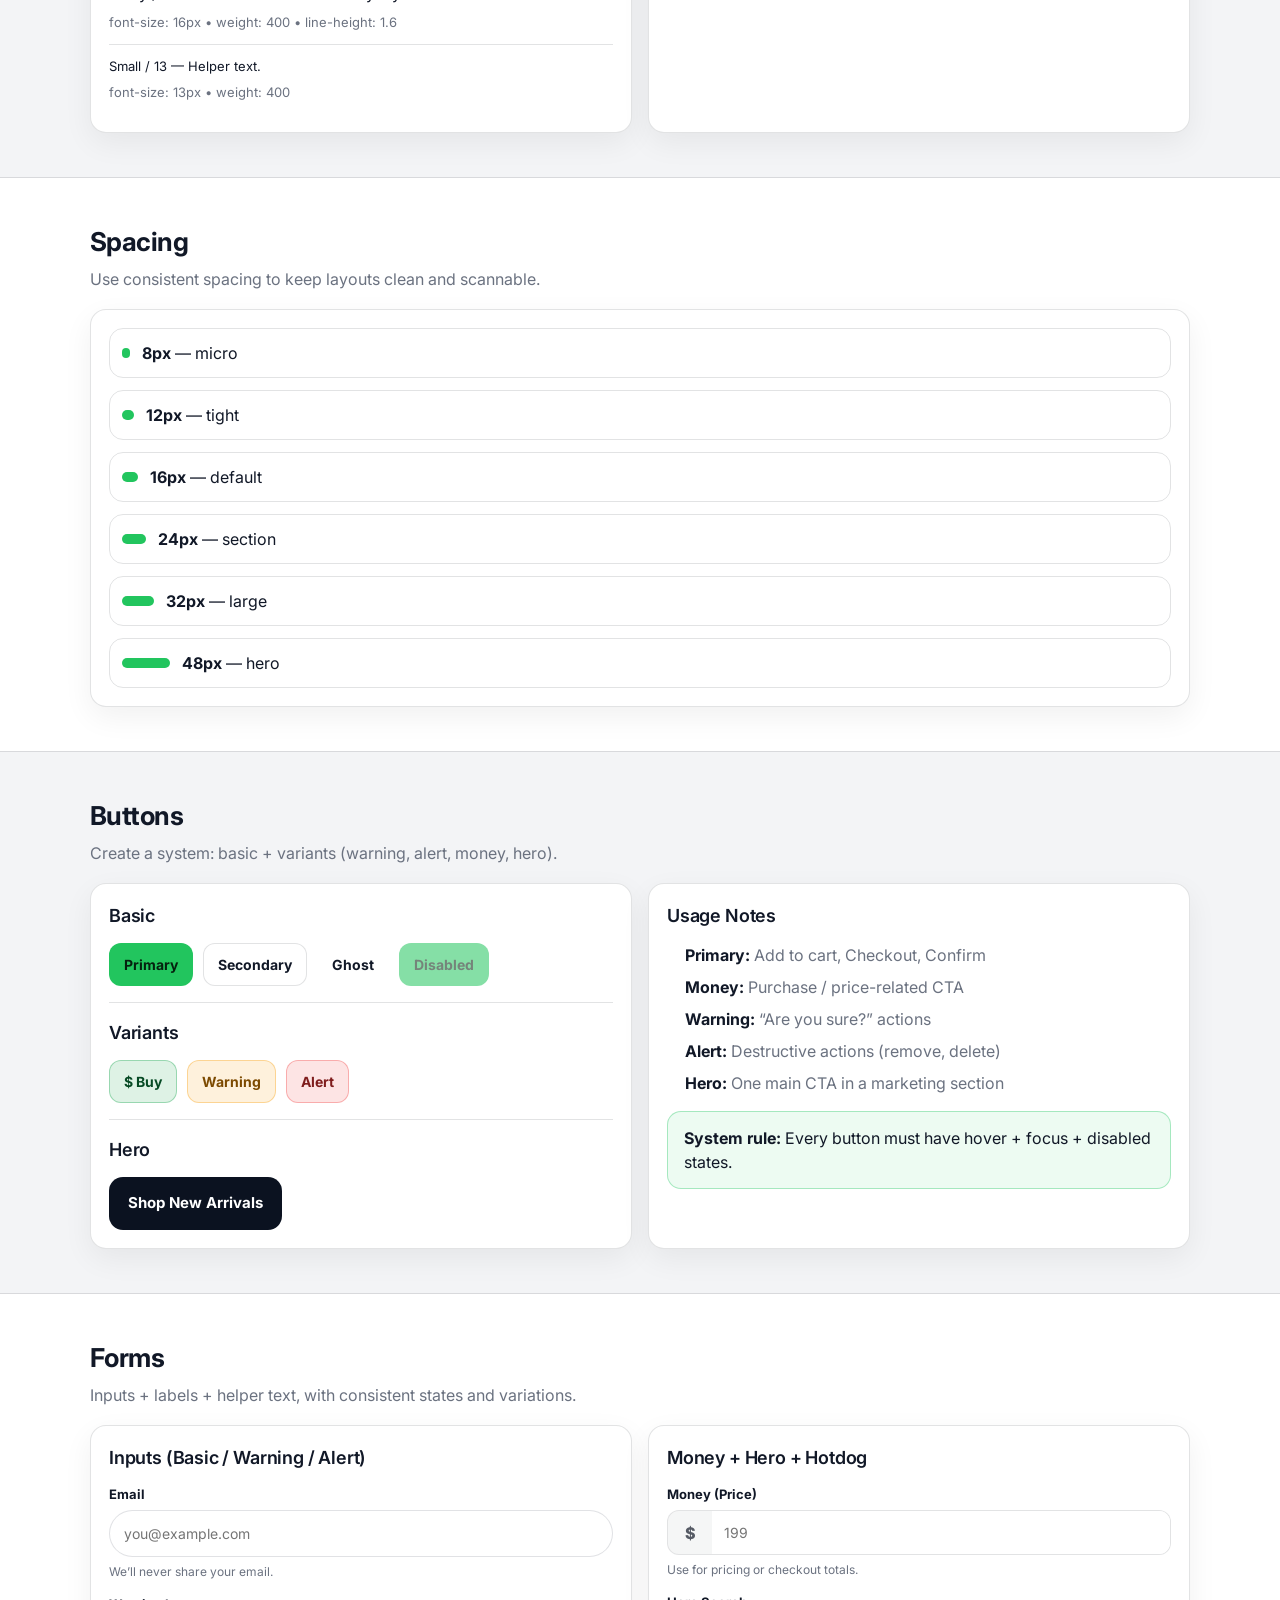
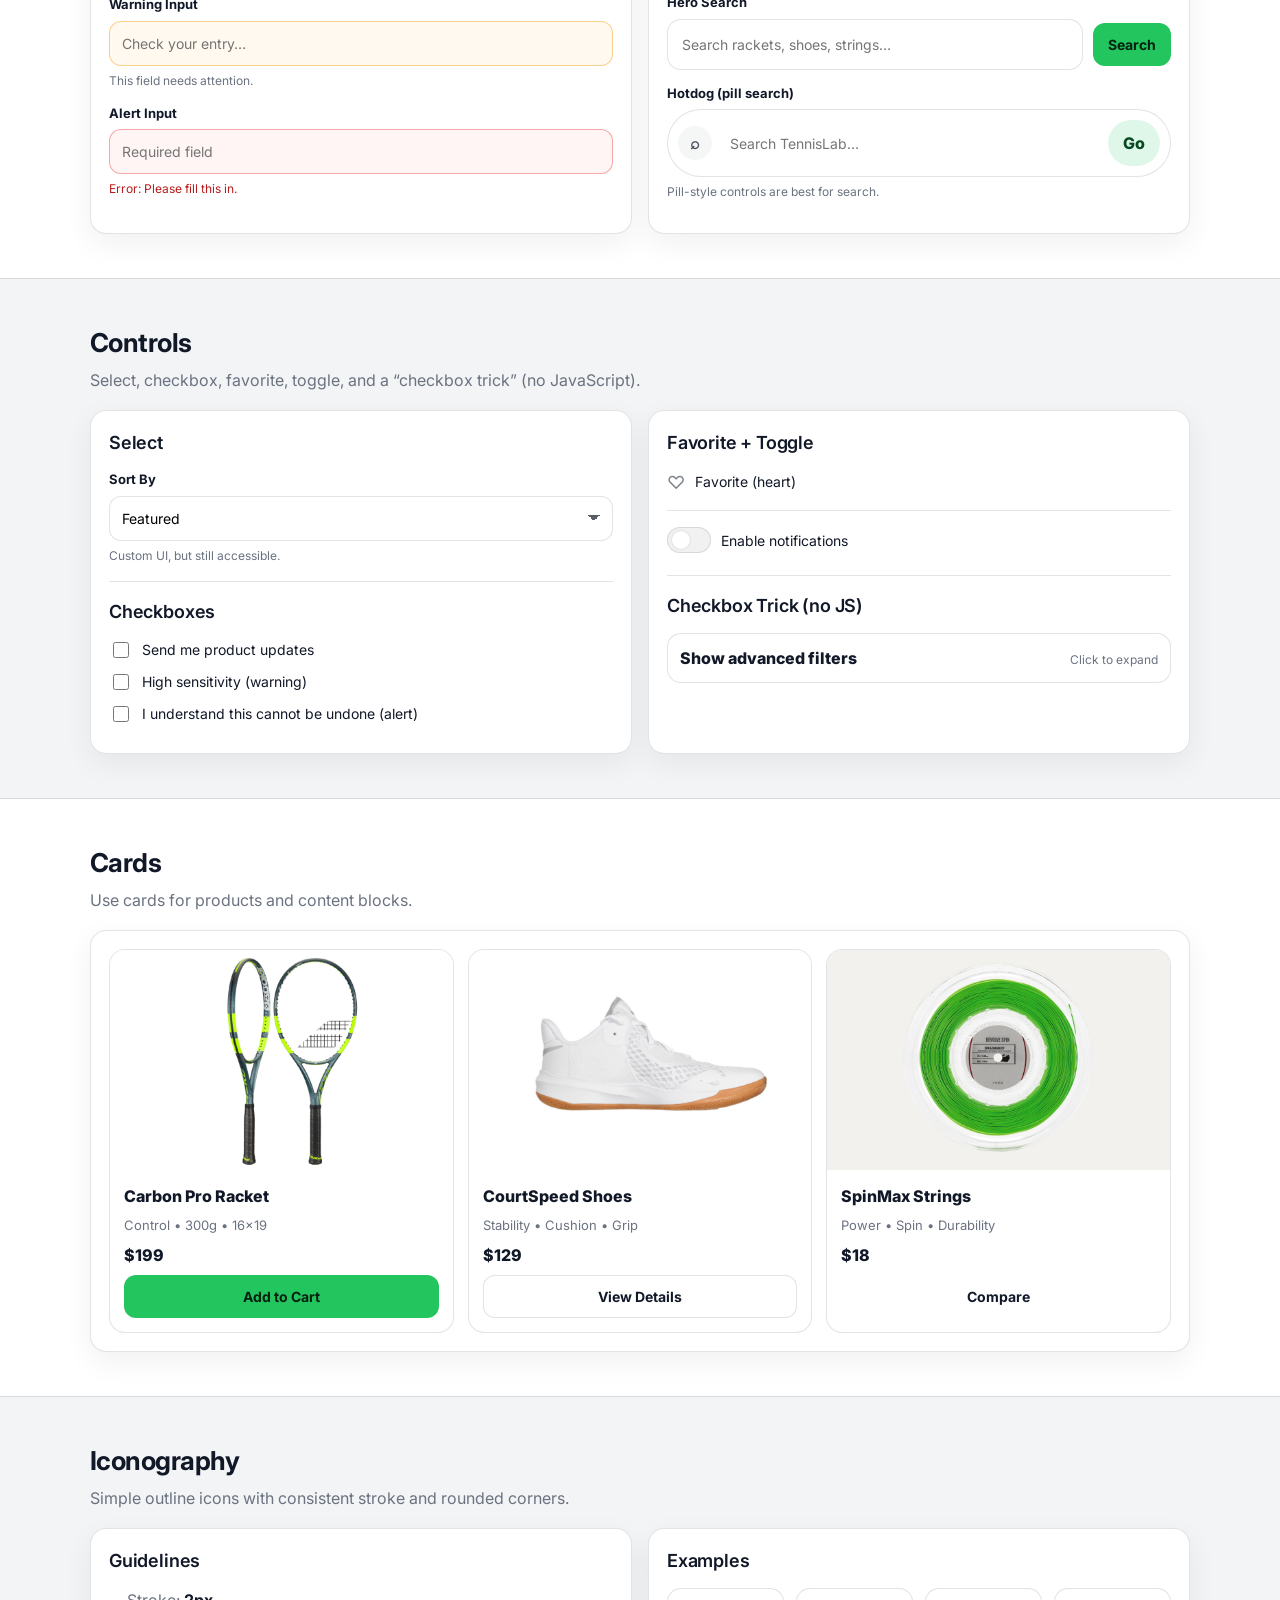
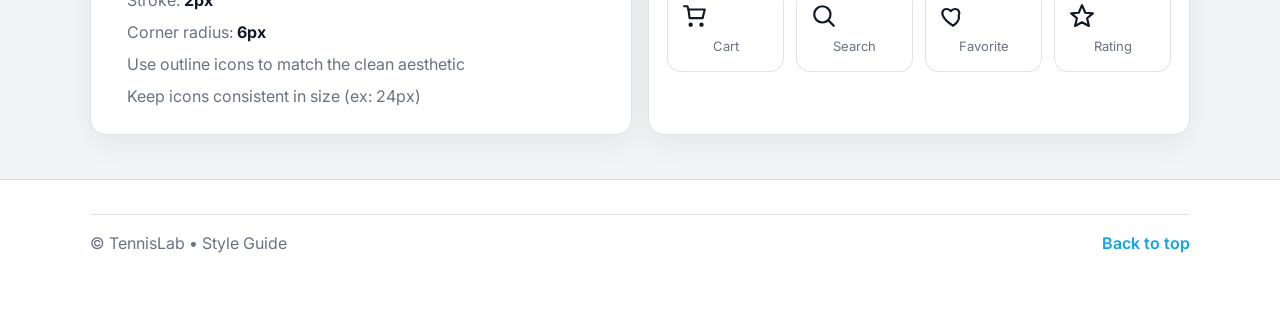
==== commit bab35faa: "week6" ====
--- a/index.html
+++ b/index.html
@@ -5,17 +5,13 @@
   <meta name="viewport" content="width=device-width, initial-scale=1.0" />
   <title>TennisLab Style Guide</title>
 
-  
   <link rel="preconnect" href="https://fonts.googleapis.com">
   <link rel="preconnect" href="https://fonts.gstatic.com" crossorigin>
   <link href="https://fonts.googleapis.com/css2?family=Inter:wght@400;600;700&display=swap" rel="stylesheet">
 
-  
   <link rel="stylesheet" href="../reset.css">
   <link rel="stylesheet" href="../storetheme.css">
   <link rel="stylesheet" href="../style.css">
-
-  
   <link rel="stylesheet" href="styleguide.css">
 </head>
 
@@ -27,12 +23,12 @@
     <nav class="nav-links">
       <a href="../index.php">Home</a>
       <a href="../products.php">Products</a>
-      <a class="is-active" href="./">Style Guide</a>
+      <a class="is-active" href="index.html">Style Guide</a>
     </nav>
   </div>
 </header>
 
-<main class="sg-main">
+<main id="top" class="sg-main">
 
   <section class="sg-hero">
     <div class="container">
@@ -40,7 +36,7 @@
         <div>
           <h1 class="sg-title">Style Guide</h1>
           <p class="sg-subtitle">
-            Design system for TennisLab: colors, typography, spacing, UI components, and interactive form elements.
+            The TennisLab design system defines the visual language of the website, including colors, typography, spacing, reusable components, and form interactions.
           </p>
         </div>
         <div class="sg-badges">
@@ -67,7 +63,6 @@
     </div>
   </section>
 
-  
   <section id="colors" class="sg-section">
     <div class="container">
       <header class="sg-section-header">
@@ -147,7 +142,6 @@
     </div>
   </section>
 
-  
   <section id="type" class="sg-section sg-section-alt">
     <div class="container">
       <header class="sg-section-header">
@@ -199,7 +193,7 @@
 
           <div class="sg-example">
             <div class="sg-label">Example headline</div>
-            <div class="sg-h2">Engineered for speed & precision</div>
+            <div class="sg-h2">Engineered for speed &amp; precision</div>
           </div>
 
           <div class="sg-example">
@@ -213,7 +207,6 @@
     </div>
   </section>
 
-  
   <section id="spacing" class="sg-section">
     <div class="container">
       <header class="sg-section-header">
@@ -234,7 +227,6 @@
     </div>
   </section>
 
-  
   <section id="buttons" class="sg-section sg-section-alt">
     <div class="container">
       <header class="sg-section-header">
@@ -287,7 +279,6 @@
     </div>
   </section>
 
-  
   <section id="forms" class="sg-section">
     <div class="container">
       <header class="sg-section-header">
@@ -352,7 +343,6 @@
     </div>
   </section>
 
-  
   <section id="controls" class="sg-section sg-section-alt">
     <div class="container">
       <header class="sg-section-header">
@@ -459,7 +449,6 @@
     </div>
   </section>
 
-  
   <section id="cards" class="sg-section">
     <div class="container">
       <header class="sg-section-header">
@@ -470,8 +459,9 @@
       <div class="sg-card">
         <div class="sg-cards">
           <article class="sg-product">
-             <div class="sg-product-media"><img src="../images/carbon-pro-racket.jpg" alt="Carbon Pro Racket">
-             </div>
+            <div class="sg-product-media">
+              <img src="../images/carbon-pro-racket.jpg" alt="Carbon Pro Racket">
+            </div>
             <div class="sg-product-body">
               <div class="sg-product-title">Carbon Pro Racket</div>
               <div class="sg-product-meta">Control • 300g • 16x19</div>
@@ -481,7 +471,9 @@
           </article>
 
           <article class="sg-product">
-            <div class="sg-product-media"><img src="../images/courtspeed-shoes.jpg" alt="CourtSpeed Shoes"></div>
+            <div class="sg-product-media">
+              <img src="../images/courtspeed-shoes.jpg" alt="CourtSpeed Shoes">
+            </div>
             <div class="sg-product-body">
               <div class="sg-product-title">CourtSpeed Shoes</div>
               <div class="sg-product-meta">Stability • Cushion • Grip</div>
@@ -491,7 +483,9 @@
           </article>
 
           <article class="sg-product">
-            <div class="sg-product-media"><img src="../images/spinmax-strings.jpg" alt="SpinMax Strings"></div>
+            <div class="sg-product-media">
+              <img src="../images/spinmax-strings.jpg" alt="SpinMax Strings">
+            </div>
             <div class="sg-product-body">
               <div class="sg-product-title">SpinMax Strings</div>
               <div class="sg-product-meta">Power • Spin • Durability</div>
@@ -504,7 +498,6 @@
     </div>
   </section>
 
-   
   <section id="icons" class="sg-section sg-section-alt">
     <div class="container">
       <header class="sg-section-header">
@@ -546,8 +539,7 @@
 
             <div class="sg-icon">
               <svg viewBox="0 0 24 24" aria-hidden="true">
-                <path d="M12 21s-7-4.5-9.2-9C1 8 3.2 5.5 6.2 5.5c1.8 0 3.1 1 3.8 2
-                         .7-1 2-2 3.8-2 3 0 5.2 2.5 3.4 6.5C19 16.5 12 21 12 21Z"></path>
+                <path d="M12 21s-7-4.5-9.2-9C1 8 3.2 5.5 6.2 5.5c1.8 0 3.1 1 3.8 2 .7-1 2-2 3.8-2 3 0 5.2 2.5 3.4 6.5C19 16.5 12 21 12 21Z"></path>
               </svg>
               <div class="sg-small sg-muted">Favorite</div>
             </div>
@@ -568,7 +560,7 @@
     <div class="container">
       <div class="sg-footer-inner">
         <div class="sg-muted">© TennisLab • Style Guide</div>
-        <a class="sg-link" href="#colors">Back to top</a>
+        <a class="sg-link" href="#top">Back to top</a>
       </div>
     </div>
   </footer>
--- a/styleguide.css
+++ b/styleguide.css
@@ -9,7 +9,6 @@
   --sg-navy: #0b1220;
   --sg-link: #0ea5e9;
 
-  
   --sg-warning: #f59e0b;
   --sg-danger: #ef4444;
   --sg-money: #16a34a;
@@ -24,24 +23,37 @@
   background: var(--sg-bg);
 }
 
-.sg-muted{ color: var(--sg-muted); }
-.sg-small{ font-size: 13px; line-height: 1.4; }
+.sg-muted{
+  color: var(--sg-muted);
+}
+
+.sg-small{
+  font-size: 13px;
+  line-height: 1.5;
+}
 
 .sg-link{
   color: var(--sg-link);
   text-decoration: none;
   font-weight: 600;
 }
-.sg-link:hover{ text-decoration: underline; }
+
+.sg-link:hover{
+  text-decoration: underline;
+}
 
 .nav-links .is-active{
   color: var(--sg-primary);
   font-weight: 700;
 }
 
-.sg-main{ padding-bottom: 60px; }
-
-.sg-section{ padding: 44px 0; }
+.sg-main{
+  padding-bottom: 60px;
+}
+
+.sg-section{
+  padding: 44px 0;
+}
 
 .sg-section-alt{
   background: var(--sg-alt);
@@ -49,19 +61,26 @@
   border-bottom: 1px solid var(--sg-border);
 }
 
-.sg-section-header{ margin-bottom: 18px; }
+.sg-section-header{
+  margin-bottom: 18px;
+}
+
 .sg-section-header h2{
   font-size: 26px;
   letter-spacing: -0.02em;
   margin: 0 0 6px 0;
 }
-.sg-section-header p{ margin: 0; }
+
+.sg-section-header p{
+  margin: 0;
+}
 
 .sg-hero{
   padding: 44px 0 26px;
   background: linear-gradient(180deg, rgba(34,197,94,.10), rgba(255,255,255,0));
   border-bottom: 1px solid var(--sg-border);
 }
+
 .sg-hero-inner{
   display: flex;
   gap: 18px;
@@ -69,24 +88,28 @@
   justify-content: space-between;
   flex-wrap: wrap;
 }
+
 .sg-title{
   font-size: 40px;
   line-height: 1.05;
   margin: 0 0 10px 0;
   letter-spacing: -0.03em;
 }
+
 .sg-subtitle{
   margin: 0;
   max-width: 56ch;
   color: var(--sg-muted);
   line-height: 1.6;
 }
+
 .sg-badges{
   display: flex;
   gap: 10px;
   flex-wrap: wrap;
   justify-content: flex-end;
 }
+
 .sg-badge{
   display: inline-flex;
   align-items: center;
@@ -99,12 +122,16 @@
   color: var(--sg-text);
 }
 
-.sg-jumplinks{ padding: 18px 0; }
+.sg-jumplinks{
+  padding: 18px 0;
+}
+
 .sg-jumpgrid{
   display: grid;
   grid-template-columns: repeat(7, minmax(0, 1fr));
   gap: 10px;
 }
+
 .sg-jump{
   display: block;
   padding: 10px 12px;
@@ -115,6 +142,7 @@
   font-weight: 600;
   background: #fff;
 }
+
 .sg-jump:hover{
   border-color: rgba(34,197,94,.45);
   box-shadow: 0 10px 20px rgba(0,0,0,.05);
@@ -137,11 +165,15 @@
 .sg-h3{
   margin: 0 0 14px 0;
   font-size: 18px;
+  font-weight: 600;
   letter-spacing: -0.01em;
 }
 
-
-.sg-swatches{ display: grid; gap: 12px; }
+.sg-swatches{
+  display: grid;
+  gap: 12px;
+}
+
 .sg-swatch{
   display: flex;
   align-items: center;
@@ -150,20 +182,33 @@
   border-radius: 14px;
   border: 1px solid var(--sg-border);
 }
+
 .sg-swatch-chip{
   width: 46px;
   height: 46px;
   border-radius: 12px;
   background: var(--swatch);
 }
-.sg-swatch-chip.is-outline{ border: 1px solid var(--sg-border); }
-.sg-swatch-name{ font-weight: 700; }
+
+.sg-swatch-chip.is-outline{
+  border: 1px solid var(--sg-border);
+}
+
+.sg-swatch-name{
+  font-weight: 700;
+}
+
 .sg-code{
   font-family: ui-monospace, SFMono-Regular, Menlo, Monaco, Consolas, "Liberation Mono", monospace;
   font-size: 12px;
   color: var(--sg-muted);
 }
-.sg-note{ font-size: 13px; color: var(--sg-muted); margin-top: 2px; }
+
+.sg-note{
+  font-size: 13px;
+  color: var(--sg-muted);
+  margin-top: 2px;
+}
 
 .sg-callout{
   margin-top: 16px;
@@ -174,24 +219,47 @@
   color: var(--sg-text);
 }
 
-
 .sg-type-row{
   padding: 12px 0;
   border-top: 1px solid var(--sg-border);
 }
+
 .sg-type-row:first-of-type{
   border-top: none;
   padding-top: 0;
 }
-.sg-type-sample{ margin-bottom: 6px; }
-.sg-type-meta{ font-size: 13px; color: var(--sg-muted); }
-
-.sg-display{ font-size: 44px; font-weight: 700; letter-spacing: -0.03em; }
-.sg-h1{ font-size: 32px; font-weight: 700; letter-spacing: -0.02em; }
-.sg-h2{ font-size: 24px; font-weight: 700; letter-spacing: -0.01em; }
-.sg-h3{ font-size: 18px; font-weight: 600; }
-.sg-body{ font-size: 16px; line-height: 1.6; }
-.sg-small{ font-size: 13px; line-height: 1.5; }
+
+.sg-type-sample{
+  margin-bottom: 6px;
+}
+
+.sg-type-meta{
+  font-size: 13px;
+  color: var(--sg-muted);
+}
+
+.sg-display{
+  font-size: 44px;
+  font-weight: 700;
+  letter-spacing: -0.03em;
+}
+
+.sg-h1{
+  font-size: 32px;
+  font-weight: 700;
+  letter-spacing: -0.02em;
+}
+
+.sg-h2{
+  font-size: 24px;
+  font-weight: 700;
+  letter-spacing: -0.01em;
+}
+
+.sg-body{
+  font-size: 16px;
+  line-height: 1.6;
+}
 
 .sg-example{
   margin-top: 14px;
@@ -201,9 +269,11 @@
   background: #fff;
 }
 
-
-
-.sg-spacing-grid{ display: grid; gap: 12px; }
+.sg-spacing-grid{
+  display: grid;
+  gap: 12px;
+}
+
 .sg-space{
   display: flex;
   align-items: center;
@@ -212,12 +282,16 @@
   border: 1px solid var(--sg-border);
   border-radius: 14px;
 }
+
 .sg-space-bar{
   height: 10px;
   border-radius: 999px;
   background: var(--sg-primary);
 }
-.sg-space-meta{ color: var(--sg-text); }
+
+.sg-space-meta{
+  color: var(--sg-text);
+}
 
 .sg-row{
   display: flex;
@@ -226,7 +300,11 @@
   align-items: center;
 }
 
-
+.sg-divider{
+  height: 1px;
+  background: var(--sg-border);
+  margin: 16px 0;
+}
 
 .sg-btn{
   font-family: inherit;
@@ -238,7 +316,11 @@
   cursor: pointer;
   transition: transform .08s ease, box-shadow .12s ease, border-color .12s ease, background .12s ease;
 }
-.sg-btn:active{ transform: translateY(1px); }
+
+.sg-btn:active{
+  transform: translateY(1px);
+}
+
 .sg-btn:disabled{
   opacity: .55;
   cursor: not-allowed;
@@ -249,6 +331,7 @@
   background: var(--sg-primary);
   color: #05210f;
 }
+
 .sg-btn-primary:hover{
   box-shadow: 0 14px 30px rgba(34,197,94,.20);
 }
@@ -258,6 +341,7 @@
   color: var(--sg-text);
   border-color: var(--sg-border);
 }
+
 .sg-btn-secondary:hover{
   border-color: rgba(34,197,94,.45);
   box-shadow: 0 14px 30px rgba(0,0,0,.06);
@@ -268,14 +352,17 @@
   color: var(--sg-text);
   border-color: transparent;
 }
-.sg-btn-ghost:hover{ background: rgba(17,24,39,.04); }
-
+
+.sg-btn-ghost:hover{
+  background: rgba(17,24,39,.04);
+}
 
 .sg-btn-warning{
   background: rgba(245,158,11,.14);
   border-color: rgba(245,158,11,.35);
   color: #7c4a00;
 }
+
 .sg-btn-warning:hover{
   box-shadow: 0 14px 30px rgba(245,158,11,.18);
 }
@@ -285,6 +372,7 @@
   border-color: rgba(239,68,68,.35);
   color: #7f1d1d;
 }
+
 .sg-btn-danger:hover{
   box-shadow: 0 14px 30px rgba(239,68,68,.16);
 }
@@ -294,6 +382,7 @@
   border-color: rgba(22,163,74,.35);
   color: #064a24;
 }
+
 .sg-btn-money:hover{
   box-shadow: 0 14px 30px rgba(22,163,74,.16);
 }
@@ -305,17 +394,15 @@
   background: var(--sg-navy);
   color: #ffffff;
 }
+
 .sg-btn-hero:hover{
   box-shadow: 0 18px 40px rgba(11,18,32,.18);
 }
-
-
 
 .sg-field{
   display: block;
   margin-bottom: 14px;
 }
-
 
 .sg-label{
   display: block;
@@ -331,7 +418,10 @@
   font-size: 12px;
   color: var(--sg-muted);
 }
-.sg-help-danger{ color: #b91c1c; }
+
+.sg-help-danger{
+  color: #b91c1c;
+}
 
 .sg-input{
   width: 100%;
@@ -343,6 +433,7 @@
   font-size: 14px;
   background: #fff;
 }
+
 .sg-input:focus{
   border-color: rgba(14,165,233,.55);
   box-shadow: 0 0 0 4px rgba(14,165,233,.12);
@@ -353,11 +444,11 @@
   min-height: 110px;
 }
 
-
 .sg-input-warning{
   border-color: rgba(245,158,11,.45);
   background: rgba(245,158,11,.06);
 }
+
 .sg-input-warning:focus{
   border-color: rgba(245,158,11,.65);
   box-shadow: 0 0 0 4px rgba(245,158,11,.14);
@@ -367,11 +458,11 @@
   border-color: rgba(239,68,68,.45);
   background: rgba(239,68,68,.05);
 }
+
 .sg-input-danger:focus{
   border-color: rgba(239,68,68,.65);
   box-shadow: 0 0 0 4px rgba(239,68,68,.14);
 }
-
 
 .sg-money{
   display: grid;
@@ -382,6 +473,7 @@
   border: 1px solid var(--sg-border);
   background: #fff;
 }
+
 .sg-money-prefix{
   display: flex;
   align-items: center;
@@ -390,29 +482,30 @@
   color: rgba(17,24,39,.7);
   background: rgba(17,24,39,.04);
 }
+
 .sg-input-money{
   border: none;
   border-radius: 0;
   box-shadow: none;
 }
+
 .sg-input-money:focus{
   outline: none;
   box-shadow: none;
 }
 
-
 .sg-hero-input{
   display: grid;
   grid-template-columns: 1fr auto;
   gap: 10px;
   align-items: center;
 }
+
 .sg-input-hero{
   padding: 14px 14px;
   border-radius: 14px;
 }
 
-
 .sg-hotdog{
   display: grid;
   grid-template-columns: 40px 1fr auto;
@@ -423,6 +516,7 @@
   border: 1px solid var(--sg-border);
   background: #fff;
 }
+
 .sg-hotdog-icon{
   width: 34px;
   height: 34px;
@@ -434,6 +528,7 @@
   font-weight: 800;
   color: rgba(17,24,39,.75);
 }
+
 .sg-hotdog-input{
   border: none;
   outline: none;
@@ -441,6 +536,7 @@
   font-size: 14px;
   background: transparent;
 }
+
 .sg-hotdog-btn{
   border: 1px solid transparent;
   background: rgba(34,197,94,.14);
@@ -450,13 +546,14 @@
   border-radius: 999px;
   cursor: pointer;
 }
+
 .sg-hotdog-btn:hover{
   box-shadow: 0 12px 26px rgba(34,197,94,.18);
 }
 
-
-
-.sg-select{ position: relative; }
+.sg-select{
+  position: relative;
+}
 
 .sg-select-native{
   width: 100%;
@@ -470,7 +567,6 @@
   appearance: none;
   -webkit-appearance: none;
   -moz-appearance: none;
-
   background-image:
     linear-gradient(45deg, transparent 50%, rgba(17,24,39,.7) 50%),
     linear-gradient(135deg, rgba(17,24,39,.7) 50%, transparent 50%);
@@ -480,13 +576,12 @@
   background-size: 6px 6px, 6px 6px;
   background-repeat: no-repeat;
 }
+
 .sg-select-native:focus{
   border-color: rgba(14,165,233,.55);
   box-shadow: 0 0 0 4px rgba(14,165,233,.12);
 }
 
-
-
 .sg-check{
   display: flex;
   align-items: center;
@@ -494,15 +589,19 @@
   margin: 10px 0;
   font-size: 14px;
 }
+
 .sg-check input{
   width: 16px;
   height: 16px;
 }
 
-
-.sg-check-warning input{ accent-color: var(--sg-warning); }
-.sg-check-danger input{ accent-color: var(--sg-danger); }
-
+.sg-check-warning input{
+  accent-color: var(--sg-warning);
+}
+
+.sg-check-danger input{
+  accent-color: var(--sg-danger);
+}
 
 .sg-favorite{
   display: inline-flex;
@@ -512,11 +611,13 @@
   cursor: pointer;
   user-select: none;
 }
+
 .sg-favorite-input{
   position: absolute;
   opacity: 0;
   pointer-events: none;
 }
+
 .sg-favorite-heart{
   width: 18px;
   height: 18px;
@@ -524,17 +625,18 @@
   position: relative;
   transform: translateY(1px);
 }
+
 .sg-favorite-heart::before{
   content: "♡";
   font-size: 18px;
   color: rgba(17,24,39,.55);
   line-height: 1;
 }
+
 .sg-favorite-input:checked + .sg-favorite-heart::before{
   content: "♥";
   color: var(--sg-primary);
 }
-
 
 .sg-toggle{
   display: inline-flex;
@@ -544,11 +646,13 @@
   cursor: pointer;
   user-select: none;
 }
+
 .sg-toggle-input{
   position: absolute;
   opacity: 0;
   pointer-events: none;
 }
+
 .sg-toggle-ui{
   width: 44px;
   height: 26px;
@@ -558,6 +662,7 @@
   position: relative;
   transition: background .12s ease, border-color .12s ease;
 }
+
 .sg-toggle-ui::after{
   content: "";
   width: 20px;
@@ -571,12 +676,15 @@
   transform: translateY(-50%);
   transition: left .12s ease;
 }
+
 .sg-toggle-input:checked + .sg-toggle-ui{
   background: rgba(34,197,94,.22);
   border-color: rgba(34,197,94,.35);
 }
-.sg-toggle-input:checked + .sg-toggle-ui::after{ left: 21px; }
-
+
+.sg-toggle-input:checked + .sg-toggle-ui::after{
+  left: 21px;
+}
 
 .sg-trick{
   border: 1px solid var(--sg-border);
@@ -584,11 +692,13 @@
   padding: 12px;
   background: #fff;
 }
+
 .sg-trick-input{
   position: absolute;
   opacity: 0;
   pointer-events: none;
 }
+
 .sg-trick-label{
   display: flex;
   justify-content: space-between;
@@ -597,8 +707,15 @@
   cursor: pointer;
   user-select: none;
 }
-.sg-trick-title{ font-weight: 800; }
-.sg-trick-hint{ font-size: 12px; color: var(--sg-muted); }
+
+.sg-trick-title{
+  font-weight: 800;
+}
+
+.sg-trick-hint{
+  font-size: 12px;
+  color: var(--sg-muted);
+}
 
 .sg-trick-panel{
   margin-top: 12px;
@@ -606,26 +723,31 @@
   border-top: 1px solid var(--sg-border);
   display: none;
 }
-.sg-trick-input:checked ~ .sg-trick-panel{ display: block; }
+
+.sg-trick-input:checked ~ .sg-trick-panel{
+  display: block;
+}
 
 .sg-trick-grid{
   display: grid;
   grid-template-columns: 1fr 1fr;
   gap: 12px;
 }
-
 
 .sg-list{
   margin: 0;
   padding-left: 18px;
   color: var(--sg-text);
 }
+
 .sg-list li{
   margin: 8px 0;
   color: var(--sg-muted);
 }
-.sg-list li strong{ color: var(--sg-text); }
-
+
+.sg-list li strong{
+  color: var(--sg-text);
+}
 
 .sg-cards{
   display: grid;
@@ -641,16 +763,17 @@
 }
 
 .sg-product-media{
-  height: 220px;      
-  overflow: hidden; 
+  height: 220px;
+  overflow: hidden;
 }
 
 .sg-product-media img{
   width: 100%;
   height: 100%;
-  object-fit: cover;  
+  object-fit: cover;
   display: block;
 }
+
 .sg-product-placeholder{
   font-weight: 700;
   color: rgba(11,18,32,.65);
@@ -659,15 +782,25 @@
   border-radius: 12px;
   background: rgba(255,255,255,.6);
 }
+
 .sg-product-body{
   padding: 14px;
   display: grid;
   gap: 8px;
 }
-.sg-product-title{ font-weight: 800; }
-.sg-product-meta{ font-size: 13px; color: var(--sg-muted); }
-.sg-product-price{ font-weight: 800; }
-
+
+.sg-product-title{
+  font-weight: 800;
+}
+
+.sg-product-meta{
+  font-size: 13px;
+  color: var(--sg-muted);
+}
+
+.sg-product-price{
+  font-weight: 800;
+}
 
 .sg-icons{
   display: grid;
@@ -675,6 +808,7 @@
   gap: 12px;
   margin-top: 10px;
 }
+
 .sg-icon{
   border: 1px solid var(--sg-border);
   border-radius: 14px;
@@ -682,6 +816,7 @@
   text-align: center;
   background: #fff;
 }
+
 .sg-icon svg{
   width: 26px;
   height: 26px;
@@ -693,8 +828,10 @@
   stroke-linejoin: round;
 }
 
-
-.sg-footer{ padding: 34px 0 10px; }
+.sg-footer{
+  padding: 34px 0 10px;
+}
+
 .sg-footer-inner{
   display: flex;
   justify-content: space-between;
@@ -704,11 +841,24 @@
   padding-top: 16px;
 }
 
-
 @media (max-width: 980px){
-  .sg-jumpgrid{ grid-template-columns: repeat(3, minmax(0, 1fr)); }
-  .sg-grid-2{ grid-template-columns: 1fr; }
-  .sg-cards{ grid-template-columns: 1fr; }
-  .sg-icons{ grid-template-columns: repeat(2, minmax(0, 1fr)); }
-  .sg-trick-grid{ grid-template-columns: 1fr; }
+  .sg-jumpgrid{
+    grid-template-columns: repeat(3, minmax(0, 1fr));
+  }
+
+  .sg-grid-2{
+    grid-template-columns: 1fr;
+  }
+
+  .sg-cards{
+    grid-template-columns: 1fr;
+  }
+
+  .sg-icons{
+    grid-template-columns: repeat(2, minmax(0, 1fr));
+  }
+
+  .sg-trick-grid{
+    grid-template-columns: 1fr;
+  }
 }
